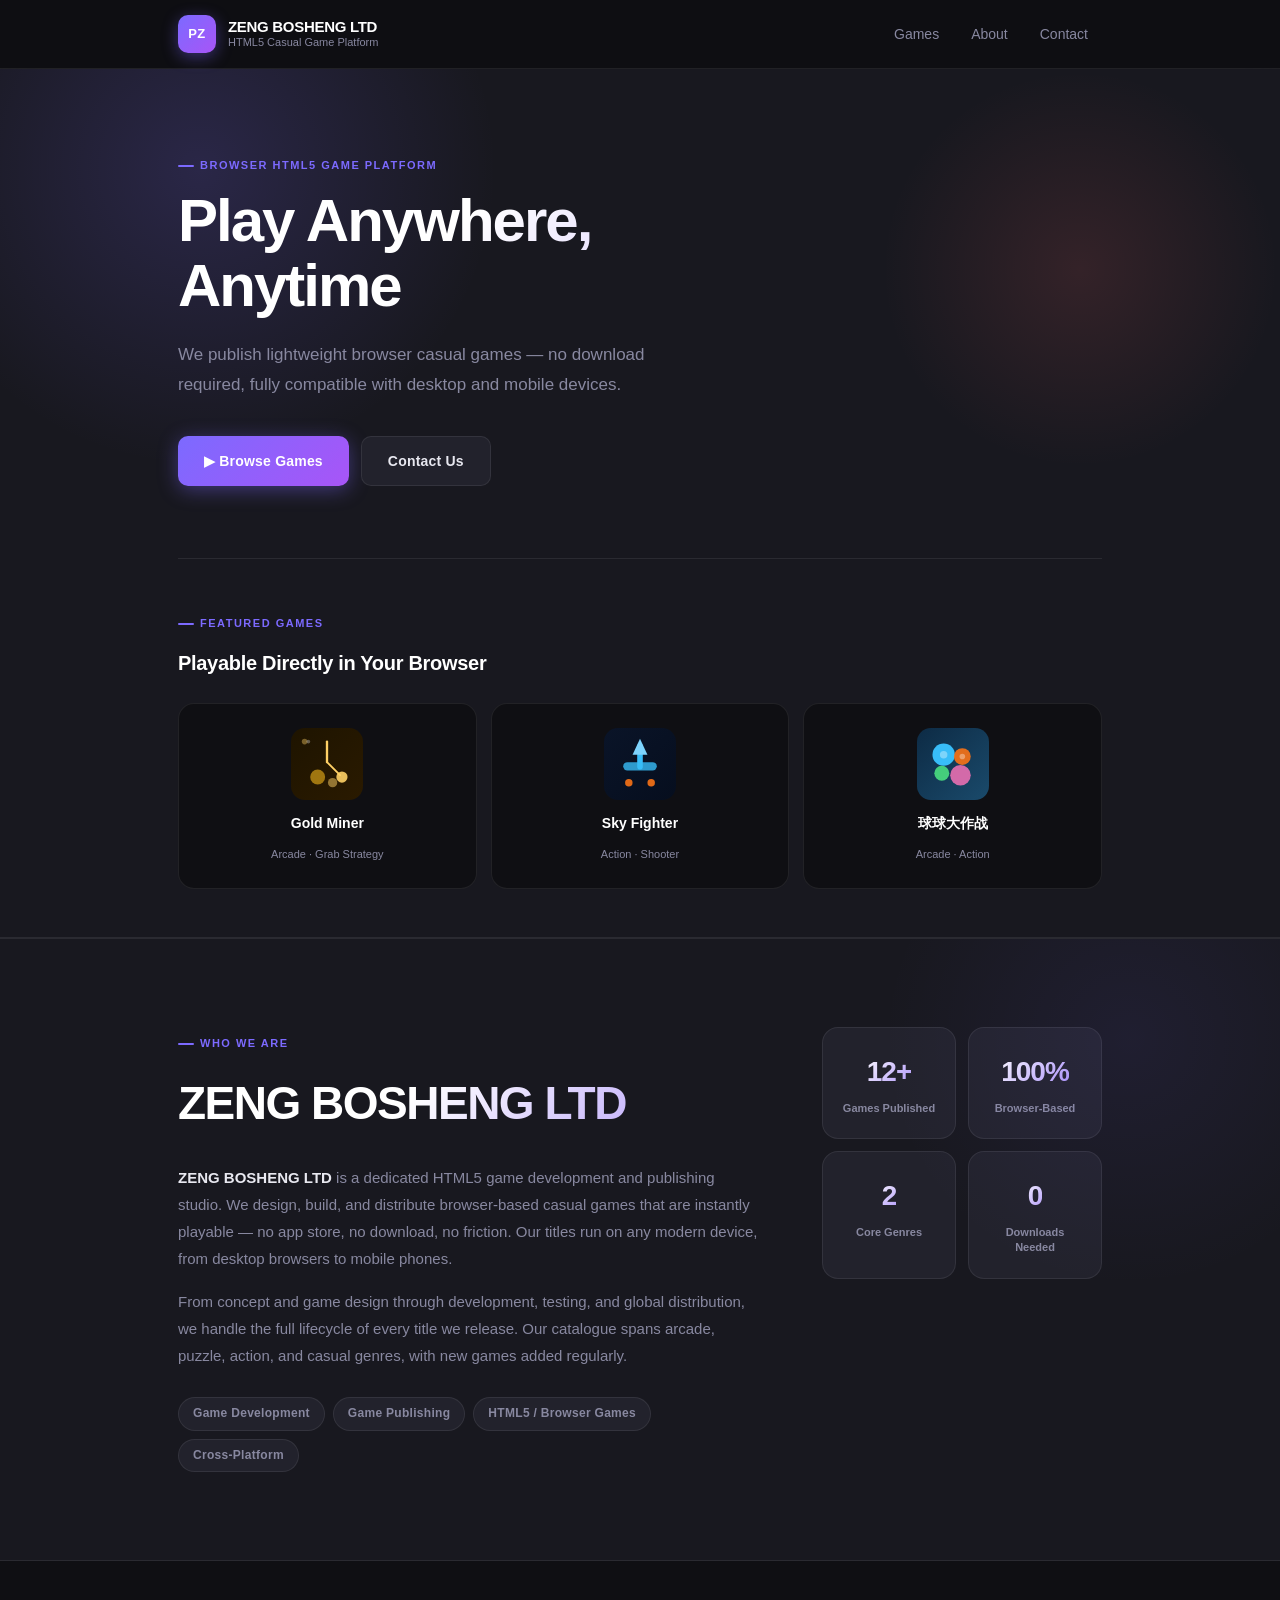
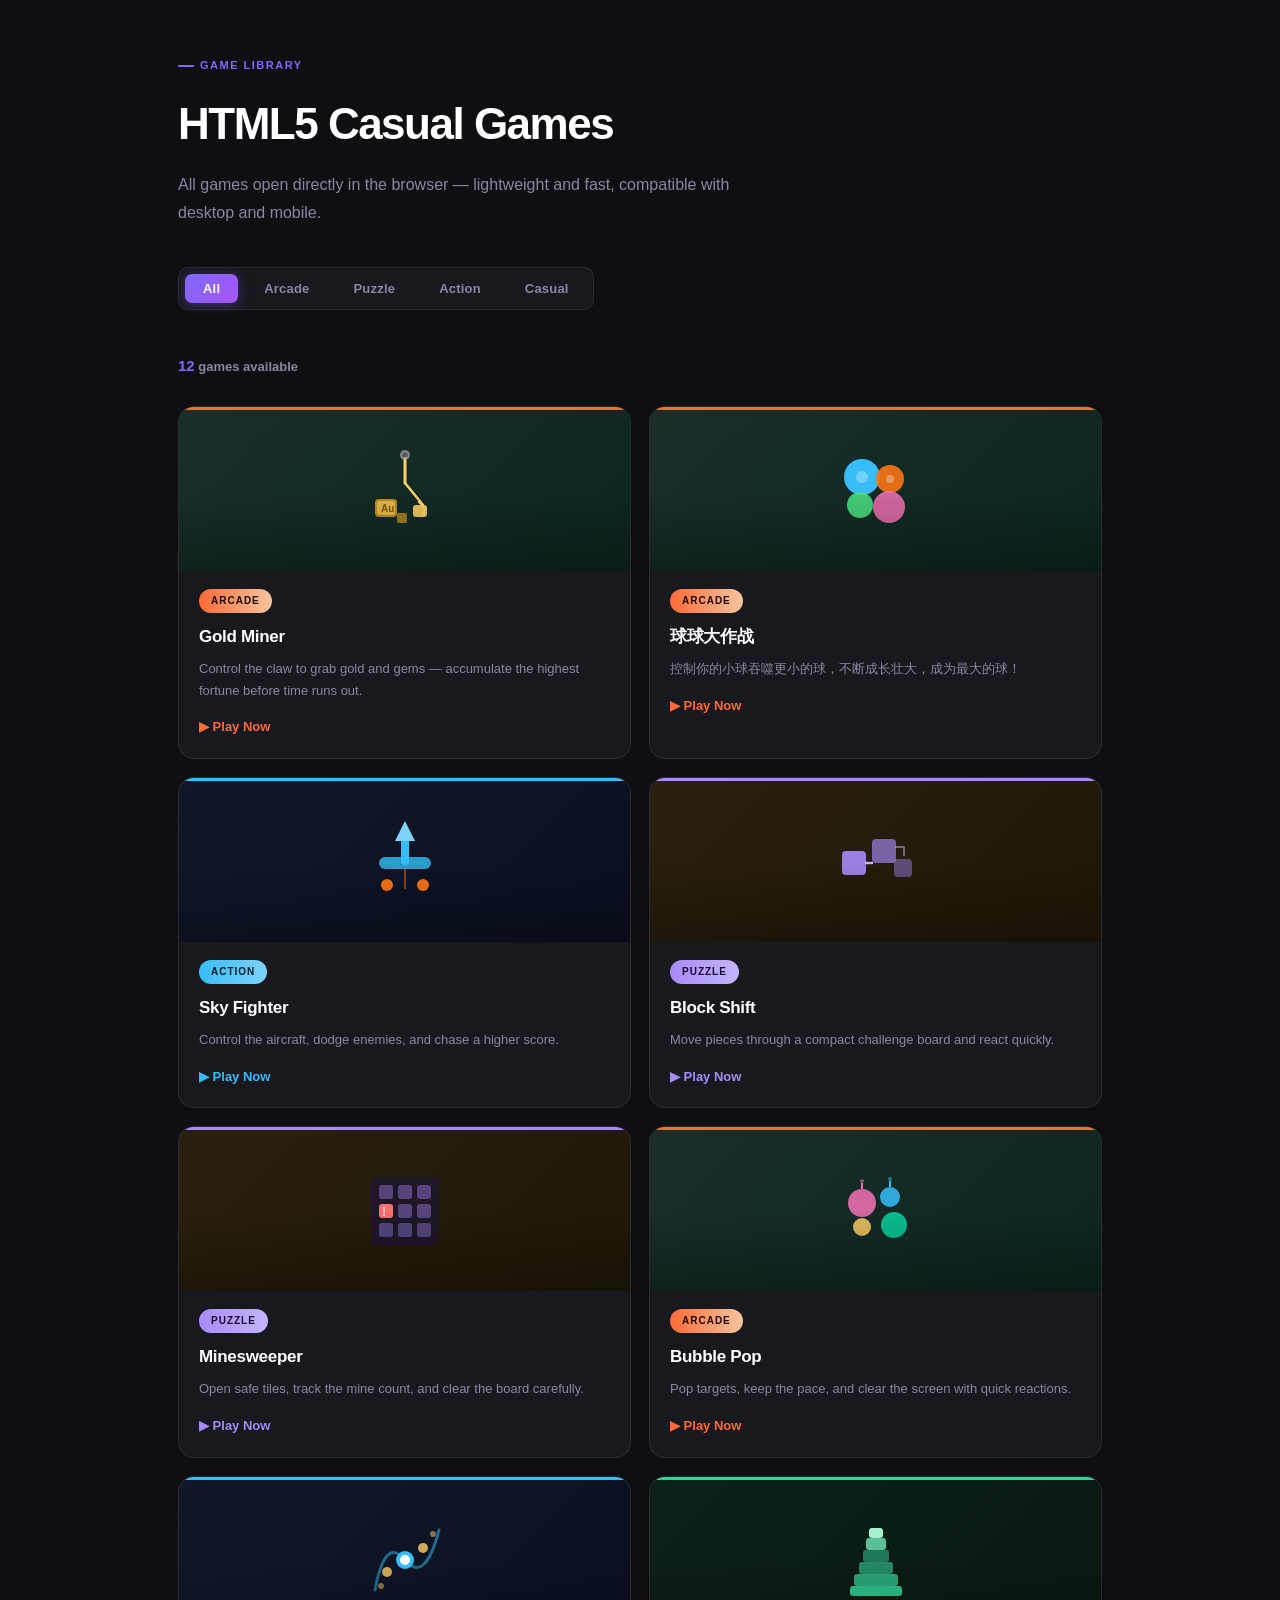
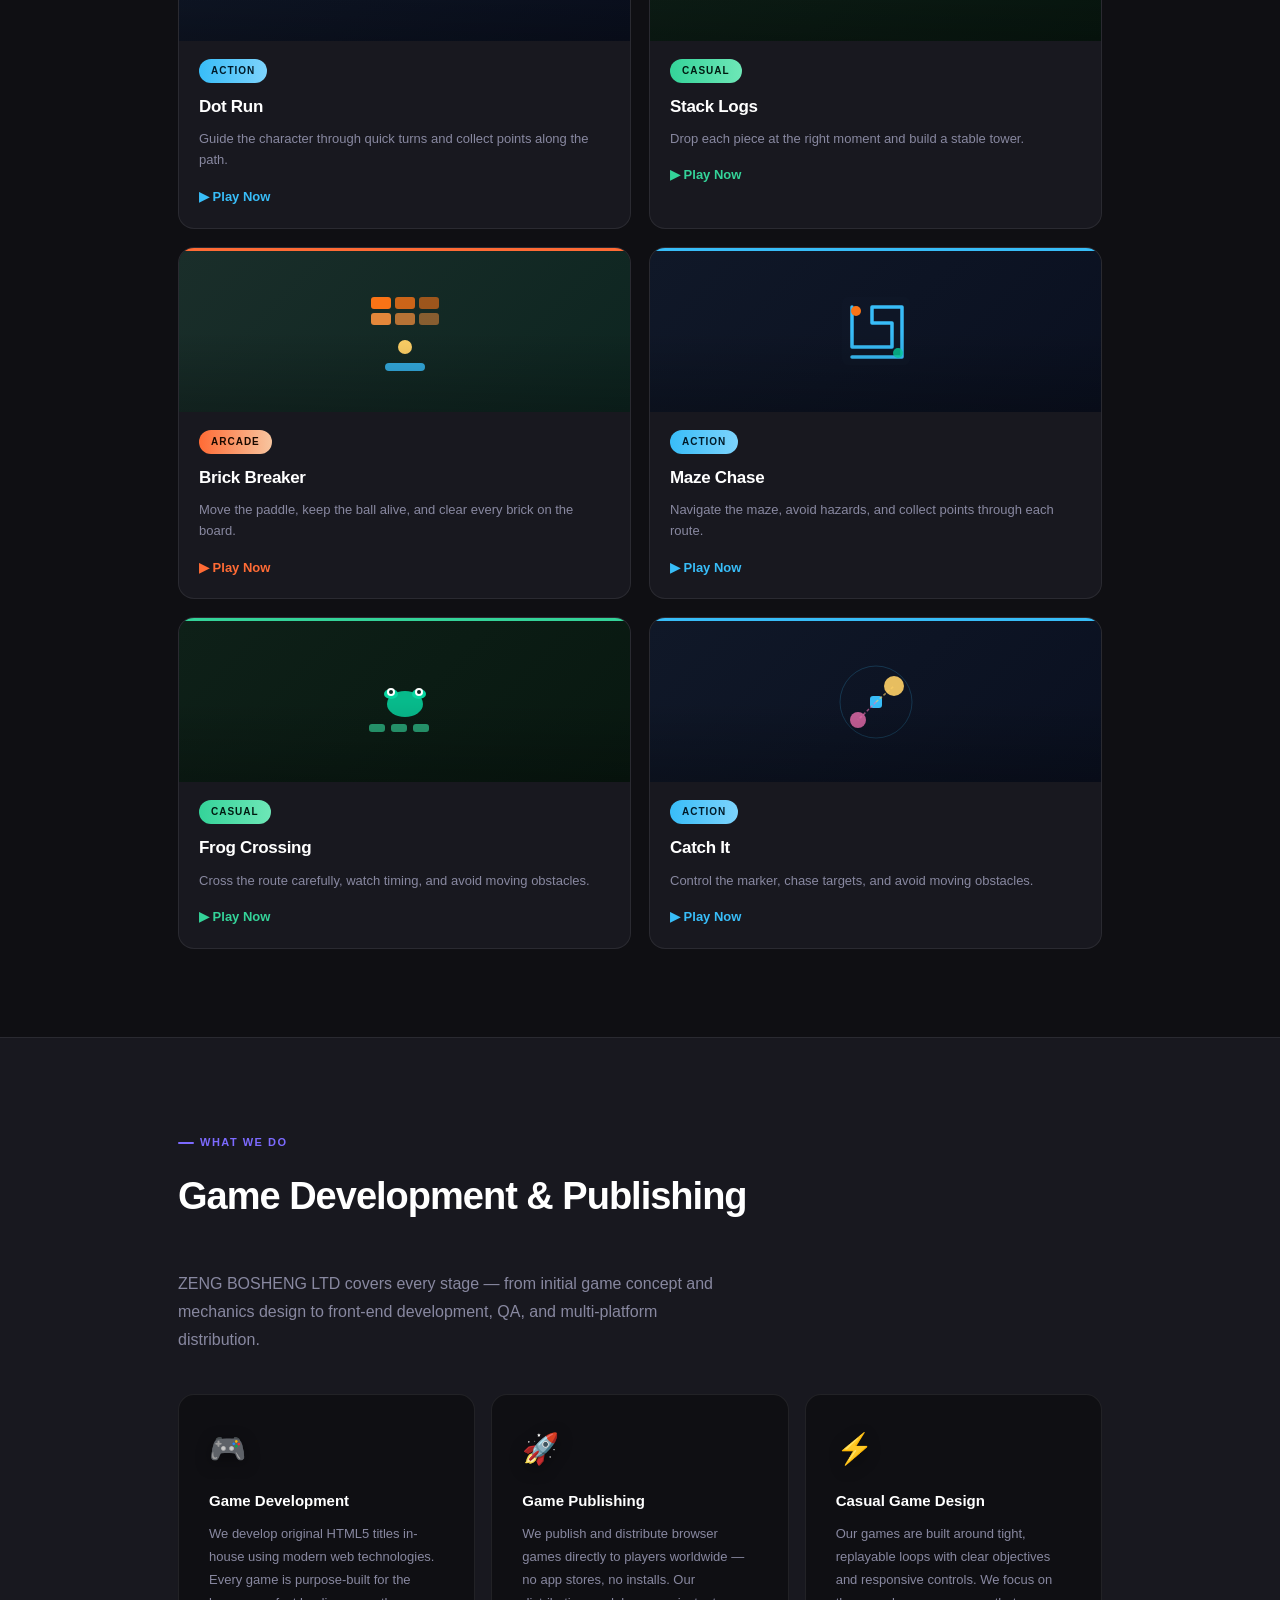
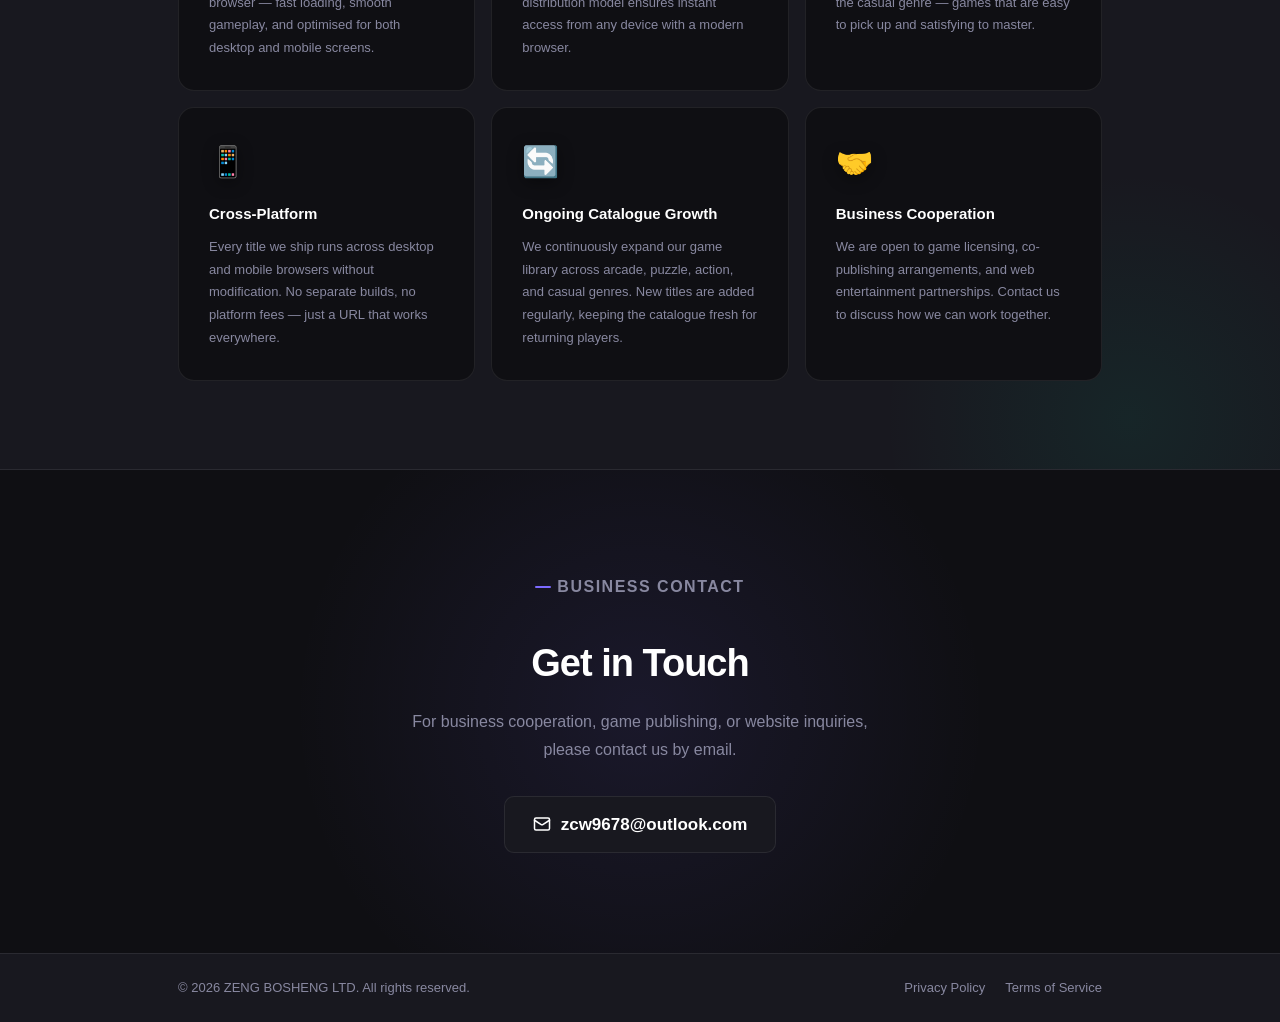
==== index.html @ 037fa3e4 "Add files via upload" ====
<!DOCTYPE html>
<html lang="en">
<head>
  <meta charset="UTF-8" />
  <meta name="viewport" content="width=device-width, initial-scale=1.0" />
  <title>PlayZone | HTML5 Casual Games</title>
  <link rel="stylesheet" href="style.css" />
  <script src="userData.js"></script>
</head>
<body>

  <!-- Header -->
  <header class="site-header">
    <div class="header-inner">
      <a href="index.html" class="logo">
        <span class="logo-mark">PZ</span>
        <span class="logo-text">
          <strong class="ud-company">PlayZone</strong>
          <small>HTML5 Casual Game Platform</small>
        </span>
      </a>
      <nav class="main-nav">
        <a href="#games">Games</a>
        <a href="#about">About</a>
        <a href="#contact">Contact</a>
      </nav>
    </div>
  </header>

  <main>

    <!-- Hero -->
    <section class="hero">
      <div class="container">
        <p class="section-label">Browser HTML5 Game Platform</p>
        <h1>Play Anywhere,<br>Anytime</h1>
        <p class="hero-desc">We publish lightweight browser casual games — no download required, fully compatible with desktop and mobile devices.</p>
        <div class="hero-actions">
          <a href="#games" class="btn btn-primary">▶ Browse Games</a>
          <a href="#contact" class="btn btn-outline">Contact Us</a>
        </div>

        <div class="hero-featured">
          <p class="section-label">Featured Games</p>
          <h2>Playable Directly in Your Browser</h2>
          <div class="featured-grid">

            <a href="game/gold-miner.html" class="featured-card">
              <div class="featured-thumb" style="background:linear-gradient(135deg,#1e1400,#2a1a00);">
                <svg width="56" height="56" viewBox="0 0 60 60" fill="none">
                  <line x1="30" y1="6" x2="30" y2="28" stroke="#ffd166" stroke-width="2.5" stroke-linecap="round"/>
                  <line x1="30" y1="28" x2="44" y2="42" stroke="#ffd166" stroke-width="2" stroke-linecap="round"/>
                  <circle cx="46" cy="44" r="6" fill="#ffd166" opacity="0.9"/>
                  <circle cx="20" cy="44" r="8" fill="#d4a017" opacity="0.7"/>
                  <circle cx="36" cy="50" r="5" fill="#ffd166" opacity="0.5"/>
                  <circle cx="6" cy="6" r="3" fill="#ffd166" opacity="0.4"/>
                  <circle cx="10" cy="6" r="2" fill="#fff" opacity="0.3"/>
                </svg>
              </div>
              <span>Gold Miner</span>
              <small>Arcade · Grab Strategy</small>
            </a>

            <a href="play.html?game=sky-strike" class="featured-card">
              <div class="featured-thumb" style="background:linear-gradient(135deg,#0a1428,#060e1e);">
                <svg width="56" height="56" viewBox="0 0 60 60" fill="none">
                  <rect x="27" y="8" width="6" height="28" rx="3" fill="#38bdf8"/>
                  <polygon points="30,3 38,20 22,20" fill="#7dd3fc"/>
                  <rect x="12" y="28" width="36" height="9" rx="4.5" fill="#38bdf8" opacity="0.8"/>
                  <circle cx="18" cy="50" r="4" fill="#f97316" opacity="0.9"/>
                  <circle cx="42" cy="50" r="4" fill="#f97316" opacity="0.9"/>
                </svg>
              </div>
              <span>Sky Fighter</span>
              <small>Action · Shooter</small>
            </a>

            <a href="play.html?game=qqdzz" class="featured-card">
              <div class="featured-thumb" style="background:linear-gradient(135deg,#0d2b45,#1a4a6b);">
                <svg width="56" height="56" viewBox="0 0 60 60" fill="none">
                  <circle cx="20" cy="20" r="12" fill="#38bdf8"/>
                  <circle cx="40" cy="22" r="9" fill="#f97316" opacity="0.9"/>
                  <circle cx="18" cy="40" r="8" fill="#4ade80" opacity="0.9"/>
                  <circle cx="38" cy="42" r="11" fill="#f472b6" opacity="0.85"/>
                  <circle cx="20" cy="20" r="4" fill="#fff" opacity="0.35"/>
                  <circle cx="40" cy="22" r="3" fill="#fff" opacity="0.35"/>
                </svg>
              </div>
              <span>球球大作战</span>
              <small>Arcade · Action</small>
            </a>

          </div>
        </div>
      </div>
    </section>

    <!-- Company Intro -->
    <section class="company-section">
      <div class="container">
        <div class="company-intro">
          <div class="company-intro-text">
            <p class="section-label">Who We Are</p>
            <h2><span class="ud-company">PlayZone</span></h2>
            <p class="company-desc">
              <strong class="ud-company">PlayZone</strong> is a dedicated HTML5 game development and publishing studio.
              We design, build, and distribute browser-based casual games that are instantly playable — no app store,
              no download, no friction. Our titles run on any modern device, from desktop browsers to mobile phones.
            </p>
            <p class="company-desc">
              From concept and game design through development, testing, and global distribution,
              we handle the full lifecycle of every title we release. Our catalogue spans arcade,
              puzzle, action, and casual genres, with new games added regularly.
            </p>
            <div class="company-tags">
              <span>Game Development</span>
              <span>Game Publishing</span>
              <span>HTML5 / Browser Games</span>
              <span>Cross-Platform</span>
            </div>
          </div>
          <div class="company-stats">
            <div class="stat-card">
              <span class="stat-num">12+</span>
              <span class="stat-label">Games Published</span>
            </div>
            <div class="stat-card">
              <span class="stat-num">100%</span>
              <span class="stat-label">Browser-Based</span>
            </div>
            <div class="stat-card">
              <span class="stat-num">2</span>
              <span class="stat-label">Core Genres</span>
            </div>
            <div class="stat-card">
              <span class="stat-num">0</span>
              <span class="stat-label">Downloads Needed</span>
            </div>
          </div>
        </div>
      </div>
    </section>

    <!-- Game Library -->
    <section id="games" class="games-section">
      <div class="container">
        <p class="section-label">Game Library</p>
        <h2>HTML5 Casual Games</h2>
        <p class="section-desc">All games open directly in the browser — lightweight and fast, compatible with desktop and mobile.</p>

        <div class="filter-bar" role="group" aria-label="Filter games by category">
          <button class="filter-btn active" data-filter="all">All</button>
          <button class="filter-btn" data-filter="arcade">Arcade</button>
          <button class="filter-btn" data-filter="puzzle">Puzzle</button>
          <button class="filter-btn" data-filter="action">Action</button>
          <button class="filter-btn" data-filter="casual">Casual</button>
        </div>

        <p class="game-count"><span id="count">12</span> games available</p>

        <div class="games-grid" id="games-grid">

          <article class="game-card" data-category="arcade">
            <a href="game/gold-miner.html">
              <div class="card-thumb arcade-bg">
                <svg width="88" height="88" viewBox="0 0 88 88" fill="none">
                  <line x1="44" y1="8" x2="44" y2="36" stroke="#ffd166" stroke-width="3" stroke-linecap="round"/>
                  <line x1="44" y1="36" x2="62" y2="58" stroke="#ffd166" stroke-width="2.5" stroke-linecap="round"/>
                  <rect x="14" y="52" width="22" height="18" rx="4" fill="#d4a017" opacity="0.85"/>
                  <rect x="16" y="54" width="18" height="14" rx="3" fill="#ffd166" opacity="0.6"/>
                  <text x="20" y="65" font-size="10" fill="#7a5800" font-weight="900">Au</text>
                  <rect x="52" y="58" width="14" height="12" rx="3" fill="#ffd166" opacity="0.9"/>
                  <rect x="36" y="66" width="10" height="10" rx="2" fill="#d4a017" opacity="0.7"/>
                  <circle cx="44" cy="8" r="5" fill="#aaa" opacity="0.7"/>
                  <circle cx="44" cy="8" r="2.5" fill="#555"/>
                  <path d="M58 55 Q66 60 62 68" stroke="#ffd166" stroke-width="2.5" fill="none" stroke-linecap="round"/>
                </svg>
              </div>
              <span class="badge badge-arcade">Arcade</span>
              <h3>Gold Miner</h3>
              <p>Control the claw to grab gold and gems — accumulate the highest fortune before time runs out.</p>
              <span class="open-link">▶ Play Now</span>
            </a>
          </article>

          <article class="game-card" data-category="arcade">
            <a href="play.html?game=qqdzz">
              <div class="card-thumb arcade-bg">
                <svg width="88" height="88" viewBox="0 0 88 88" fill="none">
                  <circle cx="30" cy="30" r="18" fill="#38bdf8"/>
                  <circle cx="58" cy="32" r="14" fill="#f97316" opacity="0.9"/>
                  <circle cx="28" cy="58" r="13" fill="#4ade80" opacity="0.9"/>
                  <circle cx="57" cy="60" r="16" fill="#f472b6" opacity="0.85"/>
                  <circle cx="30" cy="30" r="6" fill="#fff" opacity="0.3"/>
                  <circle cx="58" cy="32" r="4" fill="#fff" opacity="0.3"/>
                </svg>
              </div>
              <span class="badge badge-arcade">Arcade</span>
              <h3>球球大作战</h3>
              <p>控制你的小球吞噬更小的球，不断成长壮大，成为最大的球！</p>
              <span class="open-link">▶ Play Now</span>
            </a>
          </article>

          <article class="game-card" data-category="action">
            <a href="play.html?game=sky-strike">
              <div class="card-thumb action-bg">
                <svg width="88" height="88" viewBox="0 0 88 88" fill="none">
                  <rect x="40" y="10" width="8" height="38" rx="4" fill="#38bdf8"/>
                  <polygon points="44,4 54,24 34,24" fill="#7dd3fc"/>
                  <rect x="18" y="40" width="52" height="12" rx="6" fill="#38bdf8" opacity="0.8"/>
                  <circle cx="26" cy="68" r="6" fill="#f97316"/>
                  <circle cx="62" cy="68" r="6" fill="#f97316"/>
                  <line x1="44" y1="52" x2="44" y2="72" stroke="#f97316" stroke-width="2" opacity="0.5"/>
                </svg>
              </div>
              <span class="badge badge-action">Action</span>
              <h3>Sky Fighter</h3>
              <p>Control the aircraft, dodge enemies, and chase a higher score.</p>
              <span class="open-link">▶ Play Now</span>
            </a>
          </article>

          <article class="game-card" data-category="puzzle">
            <a href="play.html?game=block-shift">
              <div class="card-thumb puzzle-bg">
                <svg width="88" height="88" viewBox="0 0 88 88" fill="none">
                  <rect x="10" y="34" width="24" height="24" rx="4" fill="#a78bfa" opacity="0.9"/>
                  <rect x="40" y="22" width="24" height="24" rx="4" fill="#a78bfa" opacity="0.65"/>
                  <rect x="62" y="42" width="18" height="18" rx="4" fill="#a78bfa" opacity="0.45"/>
                  <path d="M34 46 L40 46" stroke="#c4b5fd" stroke-width="2.5" stroke-dasharray="3 2" stroke-linecap="round"/>
                  <path d="M64 30 L72 30 L72 38" stroke="#c4b5fd" stroke-width="2" stroke-linecap="round" stroke-linejoin="round" opacity="0.5"/>
                </svg>
              </div>
              <span class="badge badge-puzzle">Puzzle</span>
              <h3>Block Shift</h3>
              <p>Move pieces through a compact challenge board and react quickly.</p>
              <span class="open-link">▶ Play Now</span>
            </a>
          </article>

          <article class="game-card" data-category="puzzle">
            <a href="play.html?game=minesweeper">
              <div class="card-thumb puzzle-bg">
                <svg width="88" height="88" viewBox="0 0 88 88" fill="none">
                  <rect x="10" y="10" width="68" height="68" rx="6" fill="#1e1430" opacity="0.8"/>
                  <rect x="18" y="18" width="14" height="14" rx="3" fill="#a78bfa" opacity="0.4"/>
                  <rect x="37" y="18" width="14" height="14" rx="3" fill="#a78bfa" opacity="0.4"/>
                  <rect x="56" y="18" width="14" height="14" rx="3" fill="#a78bfa" opacity="0.4"/>
                  <rect x="18" y="37" width="14" height="14" rx="3" fill="#f87171"/>
                  <rect x="37" y="37" width="14" height="14" rx="3" fill="#a78bfa" opacity="0.4"/>
                  <rect x="56" y="37" width="14" height="14" rx="3" fill="#a78bfa" opacity="0.4"/>
                  <rect x="18" y="56" width="14" height="14" rx="3" fill="#a78bfa" opacity="0.4"/>
                  <rect x="37" y="56" width="14" height="14" rx="3" fill="#a78bfa" opacity="0.4"/>
                  <rect x="56" y="56" width="14" height="14" rx="3" fill="#a78bfa" opacity="0.4"/>
                  <text x="21" y="49" font-size="12" fill="#fff" font-weight="900">!</text>
                  <circle cx="25" cy="44" r="4" fill="#f87171" opacity="0.3"/>
                </svg>
              </div>
              <span class="badge badge-puzzle">Puzzle</span>
              <h3>Minesweeper</h3>
              <p>Open safe tiles, track the mine count, and clear the board carefully.</p>
              <span class="open-link">▶ Play Now</span>
            </a>
          </article>

          <article class="game-card" data-category="arcade">
            <a href="play.html?game=bubble-pop">
              <div class="card-thumb arcade-bg">
                <svg width="88" height="88" viewBox="0 0 88 88" fill="none">
                  <circle cx="30" cy="36" r="14" fill="#f472b6" opacity="0.85"/>
                  <circle cx="58" cy="30" r="10" fill="#38bdf8" opacity="0.85"/>
                  <circle cx="62" cy="58" r="13" fill="#06d6a0" opacity="0.85"/>
                  <circle cx="30" cy="60" r="9" fill="#ffd166" opacity="0.85"/>
                  <line x1="30" y1="22" x2="30" y2="16" stroke="#f472b6" stroke-width="2"/>
                  <line x1="58" y1="20" x2="58" y2="14" stroke="#38bdf8" stroke-width="2"/>
                  <circle cx="30" cy="14" r="2" fill="#f472b6" opacity="0.5"/>
                  <circle cx="58" cy="12" r="2" fill="#38bdf8" opacity="0.5"/>
                </svg>
              </div>
              <span class="badge badge-arcade">Arcade</span>
              <h3>Bubble Pop</h3>
              <p>Pop targets, keep the pace, and clear the screen with quick reactions.</p>
              <span class="open-link">▶ Play Now</span>
            </a>
          </article>

          <article class="game-card" data-category="action">
            <a href="play.html?game=dot-run">
              <div class="card-thumb action-bg">
                <svg width="88" height="88" viewBox="0 0 88 88" fill="none">
                  <path d="M14 74 Q24 20 44 44 Q64 68 78 14" stroke="#38bdf8" stroke-width="3" fill="none" stroke-linecap="round" opacity="0.5"/>
                  <circle cx="44" cy="44" r="9" fill="#38bdf8"/>
                  <circle cx="44" cy="44" r="5" fill="#fff"/>
                  <circle cx="26" cy="56" r="5" fill="#ffd166" opacity="0.8"/>
                  <circle cx="62" cy="32" r="5" fill="#ffd166" opacity="0.8"/>
                  <circle cx="20" cy="70" r="3" fill="#ffd166" opacity="0.5"/>
                  <circle cx="72" cy="18" r="3" fill="#ffd166" opacity="0.5"/>
                </svg>
              </div>
              <span class="badge badge-action">Action</span>
              <h3>Dot Run</h3>
              <p>Guide the character through quick turns and collect points along the path.</p>
              <span class="open-link">▶ Play Now</span>
            </a>
          </article>

          <article class="game-card" data-category="casual">
            <a href="play.html?game=stack-tower">
              <div class="card-thumb casual-bg">
                <svg width="88" height="88" viewBox="0 0 88 88" fill="none">
                  <rect x="18" y="70" width="52" height="10" rx="3" fill="#34d399" opacity="0.9"/>
                  <rect x="22" y="58" width="44" height="12" rx="3" fill="#34d399" opacity="0.75"/>
                  <rect x="27" y="46" width="34" height="12" rx="3" fill="#34d399" opacity="0.6"/>
                  <rect x="31" y="34" width="26" height="12" rx="3" fill="#34d399" opacity="0.5"/>
                  <rect x="34" y="22" width="20" height="12" rx="3" fill="#6ee7b7" opacity="0.8"/>
                  <rect x="37" y="12" width="14" height="10" rx="3" fill="#a7f3d0"/>
                </svg>
              </div>
              <span class="badge badge-casual">Casual</span>
              <h3>Stack Logs</h3>
              <p>Drop each piece at the right moment and build a stable tower.</p>
              <span class="open-link">▶ Play Now</span>
            </a>
          </article>

          <article class="game-card" data-category="arcade">
            <a href="game/brick-breaker.html">
              <div class="card-thumb arcade-bg">
                <svg width="88" height="88" viewBox="0 0 88 88" fill="none">
                  <rect x="10" y="10" width="20" height="12" rx="3" fill="#f97316"/>
                  <rect x="34" y="10" width="20" height="12" rx="3" fill="#f97316" opacity="0.8"/>
                  <rect x="58" y="10" width="20" height="12" rx="3" fill="#f97316" opacity="0.6"/>
                  <rect x="10" y="26" width="20" height="12" rx="3" fill="#fb923c" opacity="0.9"/>
                  <rect x="34" y="26" width="20" height="12" rx="3" fill="#fb923c" opacity="0.7"/>
                  <rect x="58" y="26" width="20" height="12" rx="3" fill="#fb923c" opacity="0.5"/>
                  <circle cx="44" cy="60" r="7" fill="#ffd166"/>
                  <rect x="24" y="76" width="40" height="8" rx="4" fill="#38bdf8" opacity="0.9"/>
                </svg>
              </div>
              <span class="badge badge-arcade">Arcade</span>
              <h3>Brick Breaker</h3>
              <p>Move the paddle, keep the ball alive, and clear every brick on the board.</p>
              <span class="open-link">▶ Play Now</span>
            </a>
          </article>

          <article class="game-card" data-category="action">
            <a href="play.html?game=maze-run">
              <div class="card-thumb action-bg">
                <svg width="88" height="88" viewBox="0 0 88 88" fill="none">
                  <rect x="10" y="10" width="68" height="68" rx="6" fill="#101828" opacity="0.6"/>
                  <path d="M20 20 L20 60 L60 60 L60 36 L40 36 L40 20 L70 20 M70 20 L70 70 M20 70 L70 70" stroke="#38bdf8" stroke-width="3.5" fill="none" stroke-linecap="round" stroke-linejoin="round"/>
                  <circle cx="24" cy="24" r="5" fill="#f97316"/>
                  <circle cx="66" cy="66" r="5" fill="#06d6a0" opacity="0.8"/>
                </svg>
              </div>
              <span class="badge badge-action">Action</span>
              <h3>Maze Chase</h3>
              <p>Navigate the maze, avoid hazards, and collect points through each route.</p>
              <span class="open-link">▶ Play Now</span>
            </a>
          </article>

          <article class="game-card" data-category="casual">
            <a href="play.html?game=frog-hop">
              <div class="card-thumb casual-bg">
                <svg width="88" height="88" viewBox="0 0 88 88" fill="none">
                  <rect x="8"  y="66" width="16" height="8" rx="3" fill="#34d399" opacity="0.7"/>
                  <rect x="30" y="66" width="16" height="8" rx="3" fill="#34d399" opacity="0.7"/>
                  <rect x="52" y="66" width="16" height="8" rx="3" fill="#34d399" opacity="0.7"/>
                  <ellipse cx="44" cy="46" rx="18" ry="13" fill="#06d6a0" opacity="0.85"/>
                  <ellipse cx="30" cy="36" rx="7" ry="5" fill="#06d6a0"/>
                  <ellipse cx="58" cy="36" rx="7" ry="5" fill="#06d6a0"/>
                  <circle cx="30" cy="34" r="4" fill="#fff"/>
                  <circle cx="58" cy="34" r="4" fill="#fff"/>
                  <circle cx="30" cy="34" r="2" fill="#0a2820"/>
                  <circle cx="58" cy="34" r="2" fill="#0a2820"/>
                </svg>
              </div>
              <span class="badge badge-casual">Casual</span>
              <h3>Frog Crossing</h3>
              <p>Cross the route carefully, watch timing, and avoid moving obstacles.</p>
              <span class="open-link">▶ Play Now</span>
            </a>
          </article>

          <article class="game-card" data-category="action">
            <a href="play.html?game=catch-it">
              <div class="card-thumb action-bg">
                <svg width="88" height="88" viewBox="0 0 88 88" fill="none">
                  <circle cx="44" cy="44" r="36" stroke="#38bdf8" stroke-width="1" fill="none" opacity="0.2"/>
                  <circle cx="62" cy="28" r="10" fill="#ffd166" opacity="0.9"/>
                  <circle cx="26" cy="62" r="8" fill="#f472b6" opacity="0.8"/>
                  <rect x="38" y="38" width="12" height="12" rx="3" fill="#38bdf8"/>
                  <line x1="44" y1="44" x2="62" y2="28" stroke="#ffd166" stroke-width="1.5" stroke-dasharray="3 2" opacity="0.6"/>
                  <line x1="44" y1="44" x2="26" y2="62" stroke="#f472b6" stroke-width="1.5" stroke-dasharray="3 2" opacity="0.6"/>
                </svg>
              </div>
              <span class="badge badge-action">Action</span>
              <h3>Catch It</h3>
              <p>Control the marker, chase targets, and avoid moving obstacles.</p>
              <span class="open-link">▶ Play Now</span>
            </a>
          </article>

        </div>
      </div>
    </section>

    <!-- About -->
    <section id="about" class="about-section">
      <div class="container">
        <p class="section-label">What We Do</p>
        <h2>Game Development &amp; Publishing</h2>
        <p class="section-desc">
          <span class="ud-company">PlayZone</span> covers every stage — from initial game concept and mechanics design
          to front-end development, QA, and multi-platform distribution.
        </p>
        <div class="about-grid">
          <article class="about-card">
            <span class="about-icon">🎮</span>
            <h3>Game Development</h3>
            <p>We develop original HTML5 titles in-house using modern web technologies. Every game is purpose-built for the browser — fast loading, smooth gameplay, and optimised for both desktop and mobile screens.</p>
          </article>
          <article class="about-card">
            <span class="about-icon">🚀</span>
            <h3>Game Publishing</h3>
            <p>We publish and distribute browser games directly to players worldwide — no app stores, no installs. Our distribution model ensures instant access from any device with a modern browser.</p>
          </article>
          <article class="about-card">
            <span class="about-icon">⚡</span>
            <h3>Casual Game Design</h3>
            <p>Our games are built around tight, replayable loops with clear objectives and responsive controls. We focus on the casual genre — games that are easy to pick up and satisfying to master.</p>
          </article>
          <article class="about-card">
            <span class="about-icon">📱</span>
            <h3>Cross-Platform</h3>
            <p>Every title we ship runs across desktop and mobile browsers without modification. No separate builds, no platform fees — just a URL that works everywhere.</p>
          </article>
          <article class="about-card">
            <span class="about-icon">🔄</span>
            <h3>Ongoing Catalogue Growth</h3>
            <p>We continuously expand our game library across arcade, puzzle, action, and casual genres. New titles are added regularly, keeping the catalogue fresh for returning players.</p>
          </article>
          <article class="about-card">
            <span class="about-icon">🤝</span>
            <h3>Business Cooperation</h3>
            <p>We are open to game licensing, co-publishing arrangements, and web entertainment partnerships. Contact us to discuss how we can work together.</p>
          </article>
        </div>
      </div>
    </section>

    <!-- Contact -->
    <section id="contact" class="contact-section">
      <div class="container contact-inner">
        <p class="section-label">Business Contact</p>
        <h2>Get in Touch</h2>
        <p>For business cooperation, game publishing, or website inquiries, please contact us by email.</p>
        <a href="#" class="contact-email ud-email-link">
          <svg width="18" height="18" viewBox="0 0 24 24" fill="none" stroke="currentColor" stroke-width="2" stroke-linecap="round" stroke-linejoin="round"><rect x="2" y="4" width="20" height="16" rx="2"/><path d="m22 7-8.97 5.7a1.94 1.94 0 0 1-2.06 0L2 7"/></svg>
          <span class="ud-email">hello@playzone.example</span>
        </a>
      </div>
    </section>

  </main>

  <footer class="site-footer">
    <div class="container footer-inner">
      <span>© 2026 <span class="ud-company">PlayZone</span>. All rights reserved.</span>
      <nav>
        <a href="privacy.html">Privacy Policy</a>
        <a href="terms.html">Terms of Service</a>
      </nav>
    </div>
  </footer>

  <script src="main.js"></script>
</body>
</html>
---- style.css ----
/* ===== Reset & Base ===== */
*, *::before, *::after { box-sizing: border-box; margin: 0; padding: 0; }

:root {
  --bg:        #0f0f13;
  --surface:   #18181f;
  --surface2:  #22222c;
  --border:    rgba(255,255,255,0.08);
  --white:     #ffffff;
  --text:      #e8e8f0;
  --muted:     #8888a0;
  --accent:    #7c6aff;
  --accent2:   #ff6b6b;
  --accent3:   #06d6a0;
  --gold:      #ffd166;

  --badge-arcade:  #ff6b35;
  --badge-puzzle:  #a78bfa;
  --badge-action:  #38bdf8;
  --badge-casual:  #34d399;

  --radius-sm: 10px;
  --radius:    16px;
  --radius-lg: 24px;
  --shadow:    0 4px 24px rgba(0,0,0,0.4);
  --glow:      0 0 40px rgba(124,106,255,0.15);
  --font: -apple-system, BlinkMacSystemFont, "Segoe UI", sans-serif;
  --trans: 0.22s cubic-bezier(0.4,0,0.2,1);
}

html { scroll-behavior: smooth; }

body {
  font-family: var(--font);
  background: var(--bg);
  color: var(--text);
  font-size: 16px;
  line-height: 1.6;
  -webkit-font-smoothing: antialiased;
}

a { color: inherit; text-decoration: none; }

.container {
  max-width: 980px;
  margin: 0 auto;
  padding: 0 28px;
}

/* ===== Scrollbar ===== */
::-webkit-scrollbar { width: 6px; }
::-webkit-scrollbar-track { background: var(--bg); }
::-webkit-scrollbar-thumb { background: var(--surface2); border-radius: 99px; }

/* ===== Header ===== */
.site-header {
  background: rgba(15,15,19,0.85);
  backdrop-filter: blur(20px);
  -webkit-backdrop-filter: blur(20px);
  border-bottom: 1px solid var(--border);
  position: sticky;
  top: 0;
  z-index: 100;
}

.header-inner {
  max-width: 980px;
  margin: 0 auto;
  padding: 0 28px;
  display: flex;
  align-items: center;
  height: 68px;
}

.logo {
  display: flex;
  align-items: center;
  gap: 12px;
  flex-shrink: 0;
}

.logo-mark {
  width: 38px;
  height: 38px;
  background: linear-gradient(135deg, var(--accent), #a855f7);
  color: #fff;
  border-radius: 10px;
  display: flex;
  align-items: center;
  justify-content: center;
  font-weight: 900;
  font-size: 13px;
  letter-spacing: 0.5px;
  box-shadow: 0 4px 16px rgba(124,106,255,0.4);
}

.logo-text {
  display: flex;
  flex-direction: column;
  line-height: 1.2;
}

.logo-text strong {
  font-size: 15px;
  font-weight: 800;
  color: var(--white);
  letter-spacing: -0.3px;
}

.logo-text small {
  font-size: 11px;
  color: var(--muted);
}

.main-nav {
  display: flex;
  gap: 4px;
  margin-left: auto;
}

.main-nav a {
  padding: 7px 14px;
  border-radius: var(--radius-sm);
  font-size: 14px;
  font-weight: 500;
  color: var(--muted);
  transition: color var(--trans), background var(--trans);
}

.main-nav a:hover {
  color: var(--white);
  background: var(--surface2);
}

/* ===== Section Labels ===== */
.section-label {
  display: inline-flex;
  align-items: center;
  gap: 6px;
  font-size: 11px;
  font-weight: 700;
  letter-spacing: 1.5px;
  text-transform: uppercase;
  color: var(--accent);
  margin-bottom: 14px;
}

.section-label::before {
  content: '';
  display: inline-block;
  width: 16px;
  height: 2px;
  background: var(--accent);
  border-radius: 99px;
}

/* ===== Hero ===== */
.hero {
  position: relative;
  overflow: hidden;
  background: var(--surface);
  border-bottom: 1px solid var(--border);
  padding: 80px 0 0;
}

/* Mesh gradient blobs */
.hero::before {
  content: '';
  position: absolute;
  width: 600px; height: 600px;
  border-radius: 50%;
  background: radial-gradient(circle, rgba(124,106,255,0.18) 0%, transparent 70%);
  top: -200px; left: -100px;
  pointer-events: none;
}

.hero::after {
  content: '';
  position: absolute;
  width: 400px; height: 400px;
  border-radius: 50%;
  background: radial-gradient(circle, rgba(255,107,107,0.12) 0%, transparent 70%);
  top: 0; right: 0;
  pointer-events: none;
}

.hero .container { position: relative; z-index: 1; }

.hero h1 {
  font-size: clamp(40px, 6vw, 60px);
  font-weight: 900;
  line-height: 1.08;
  letter-spacing: -2px;
  margin-bottom: 22px;
  background: linear-gradient(135deg, #fff 30%, #a78bfa 100%);
  -webkit-background-clip: text;
  -webkit-text-fill-color: transparent;
  background-clip: text;
}

.hero-desc {
  font-size: 17px;
  color: var(--muted);
  max-width: 500px;
  margin-bottom: 36px;
  line-height: 1.75;
}

.hero-actions {
  display: flex;
  gap: 12px;
  flex-wrap: wrap;
  margin-bottom: 72px;
}

/* Buttons */
.btn {
  display: inline-flex;
  align-items: center;
  gap: 8px;
  padding: 13px 26px;
  border-radius: var(--radius-sm);
  font-size: 14px;
  font-weight: 700;
  transition: transform var(--trans), box-shadow var(--trans), opacity var(--trans);
  cursor: pointer;
  letter-spacing: 0.2px;
}

.btn:hover { transform: translateY(-2px); }

.btn-primary {
  background: linear-gradient(135deg, var(--accent), #a855f7);
  color: #fff;
  box-shadow: 0 4px 20px rgba(124,106,255,0.4);
}

.btn-primary:hover {
  box-shadow: 0 8px 28px rgba(124,106,255,0.55);
}

.btn-outline {
  background: var(--surface2);
  color: var(--text);
  border: 1px solid var(--border);
}

.btn-outline:hover { background: var(--surface); }

/* Featured */
.hero-featured {
  border-top: 1px solid var(--border);
  padding: 48px 0;
}

.hero-featured h2 {
  font-size: 20px;
  font-weight: 700;
  color: var(--white);
  margin-bottom: 24px;
  letter-spacing: -0.3px;
}

.featured-grid {
  display: grid;
  grid-template-columns: repeat(3, 1fr);
  gap: 14px;
}

.featured-card {
  display: flex;
  flex-direction: column;
  align-items: center;
  gap: 12px;
  padding: 24px 16px;
  background: var(--bg);
  border: 1px solid var(--border);
  border-radius: var(--radius);
  text-align: center;
  transition: border-color var(--trans), transform var(--trans), box-shadow var(--trans);
}

.featured-card:hover {
  border-color: rgba(124,106,255,0.4);
  transform: translateY(-3px);
  box-shadow: var(--glow);
}

.featured-thumb {
  width: 72px;
  height: 72px;
  border-radius: 14px;
  display: flex;
  align-items: center;
  justify-content: center;
}

.featured-card > span {
  font-weight: 700;
  font-size: 14px;
  color: var(--white);
}

.featured-card small {
  font-size: 11px;
  color: var(--muted);
}

/* ===== Games Section ===== */
.games-section {
  padding: 88px 0;
}

.games-section h2 {
  font-size: clamp(30px, 4vw, 44px);
  font-weight: 900;
  letter-spacing: -1.5px;
  margin-bottom: 12px;
  color: var(--white);
}

.section-desc {
  color: var(--muted);
  font-size: 16px;
  margin-bottom: 40px;
  max-width: 560px;
  line-height: 1.75;
}

/* Filter */
.filter-bar {
  display: flex;
  flex-wrap: wrap;
  gap: 8px;
  margin-bottom: 24px;
  padding: 6px;
  background: var(--surface);
  border: 1px solid var(--border);
  border-radius: var(--radius-sm);
  display: inline-flex;
}

.filter-btn {
  padding: 7px 18px;
  border-radius: 7px;
  font-size: 13px;
  font-weight: 700;
  cursor: pointer;
  border: none;
  background: transparent;
  color: var(--muted);
  transition: background var(--trans), color var(--trans), box-shadow var(--trans);
  letter-spacing: 0.2px;
}

.filter-btn:hover { color: var(--white); background: var(--surface2); }

.filter-btn.active {
  background: linear-gradient(135deg, var(--accent), #a855f7);
  color: #fff;
  box-shadow: 0 2px 12px rgba(124,106,255,0.35);
}

.game-count {
  font-size: 13px;
  font-weight: 600;
  margin: 20px 0 28px;
  color: var(--muted);
}

.game-count span {
  color: var(--accent);
  font-size: 15px;
}

/* Grid */
.games-grid {
  display: grid;
  grid-template-columns: repeat(2, 1fr);
  gap: 18px;
}

.game-card {
  background: var(--surface);
  border: 1px solid var(--border);
  border-radius: var(--radius);
  overflow: hidden;
  transition: transform var(--trans), box-shadow var(--trans), border-color var(--trans);
  position: relative;
}

.game-card::after {
  content: '';
  position: absolute;
  inset: 0;
  border-radius: var(--radius);
  opacity: 0;
  transition: opacity var(--trans);
  pointer-events: none;
  background: linear-gradient(135deg, rgba(124,106,255,0.04), rgba(168,85,247,0.04));
}

.game-card:hover {
  transform: translateY(-5px);
  box-shadow: 0 16px 40px rgba(0,0,0,0.5), 0 0 0 1px rgba(124,106,255,0.2);
  border-color: rgba(124,106,255,0.3);
}

.game-card:hover::after { opacity: 1; }

.game-card a {
  display: block;
}

/* Thumbnails with richer gradients */
.card-thumb {
  width: 100%;
  height: 164px;
  display: flex;
  align-items: center;
  justify-content: center;
  position: relative;
  overflow: hidden;
}

.card-thumb::after {
  content: '';
  position: absolute;
  inset: 0;
  background: linear-gradient(to bottom, transparent 50%, rgba(0,0,0,0.25));
}

.arcade-bg  { background: linear-gradient(135deg, #1a2e2a 0%, #0d2520 100%); }
.puzzle-bg  { background: linear-gradient(135deg, #2a2010 0%, #1e1808 100%); }
.action-bg  { background: linear-gradient(135deg, #101828 0%, #0a1020 100%); }
.casual-bg  { background: linear-gradient(135deg, #0e2018 0%, #081810 100%); }

/* Colored top accent line */
.game-card[data-category="arcade"] .card-thumb { border-top: 3px solid var(--badge-arcade); }
.game-card[data-category="puzzle"] .card-thumb { border-top: 3px solid var(--badge-puzzle); }
.game-card[data-category="action"] .card-thumb { border-top: 3px solid var(--badge-action); }
.game-card[data-category="casual"] .card-thumb { border-top: 3px solid var(--badge-casual); }

.game-card h3,
.game-card p,
.badge,
.open-link {
  padding: 0 20px;
}

.badge {
  display: inline-block;
  margin: 18px 20px 10px;
  padding: 4px 12px;
  border-radius: 99px;
  font-size: 10px;
  font-weight: 800;
  letter-spacing: 1px;
  text-transform: uppercase;
  color: #fff;
}

.badge-arcade  { background: linear-gradient(90deg, #ff6b35, #f7c59f); color: #1a0a00; }
.badge-puzzle  { background: linear-gradient(90deg, #a78bfa, #c4b5fd); color: #1a0a30; }
.badge-action  { background: linear-gradient(90deg, #38bdf8, #7dd3fc); color: #001a28; }
.badge-casual  { background: linear-gradient(90deg, #34d399, #6ee7b7); color: #001a10; }

.game-card h3 {
  font-size: 17px;
  font-weight: 800;
  margin-bottom: 8px;
  color: var(--white);
  letter-spacing: -0.3px;
}

.game-card p {
  font-size: 13px;
  color: var(--muted);
  line-height: 1.65;
  margin-bottom: 16px;
}

.open-link {
  display: flex;
  align-items: center;
  gap: 6px;
  padding-bottom: 20px;
  font-size: 13px;
  font-weight: 700;
  transition: gap var(--trans);
}

.game-card:hover .open-link { gap: 10px; }

.game-card[data-category="arcade"] .open-link { color: var(--badge-arcade); }
.game-card[data-category="puzzle"] .open-link { color: #a78bfa; }
.game-card[data-category="action"] .open-link { color: var(--badge-action); }
.game-card[data-category="casual"] .open-link { color: var(--badge-casual); }

.game-card.hidden { display: none; }

/* ===== Company Intro ===== */
.company-section {
  background: var(--surface);
  border-top: 1px solid var(--border);
  border-bottom: 1px solid var(--border);
  padding: 88px 0;
  position: relative;
  overflow: hidden;
}

.company-section::before {
  content: '';
  position: absolute;
  width: 500px; height: 500px;
  border-radius: 50%;
  background: radial-gradient(circle, rgba(124,106,255,0.08) 0%, transparent 70%);
  top: -150px; right: -100px;
  pointer-events: none;
}

.company-intro {
  display: grid;
  grid-template-columns: 1fr 280px;
  gap: 60px;
  align-items: start;
}

.company-intro-text h2 {
  font-size: clamp(30px, 4vw, 46px);
  font-weight: 900;
  letter-spacing: -1.5px;
  margin-bottom: 24px;
  color: var(--white);
  background: linear-gradient(135deg, #fff 40%, #a78bfa);
  -webkit-background-clip: text;
  -webkit-text-fill-color: transparent;
  background-clip: text;
}

.company-desc {
  font-size: 15px;
  color: var(--muted);
  line-height: 1.8;
  margin-bottom: 16px;
  max-width: 580px;
}

.company-desc strong {
  color: var(--text);
  font-weight: 700;
}

.company-tags {
  display: flex;
  flex-wrap: wrap;
  gap: 8px;
  margin-top: 28px;
}

.company-tags span {
  padding: 6px 14px;
  border-radius: 99px;
  font-size: 12px;
  font-weight: 700;
  letter-spacing: 0.3px;
  background: var(--surface2);
  border: 1px solid var(--border);
  color: var(--muted);
}

.company-stats {
  display: grid;
  grid-template-columns: 1fr 1fr;
  gap: 12px;
}

.stat-card {
  background: var(--surface2);
  border: 1px solid var(--border);
  border-radius: var(--radius);
  padding: 22px 16px;
  display: flex;
  flex-direction: column;
  align-items: center;
  gap: 6px;
  text-align: center;
  transition: border-color var(--trans), transform var(--trans);
}

.stat-card:hover {
  border-color: rgba(124,106,255,0.35);
  transform: translateY(-2px);
}

.stat-num {
  font-size: 28px;
  font-weight: 900;
  letter-spacing: -1px;
  background: linear-gradient(135deg, #fff, #a78bfa);
  -webkit-background-clip: text;
  -webkit-text-fill-color: transparent;
  background-clip: text;
}

.stat-label {
  font-size: 11px;
  font-weight: 600;
  color: var(--muted);
  text-align: center;
  line-height: 1.4;
}

@media (max-width: 680px) {
  .company-intro { grid-template-columns: 1fr; gap: 36px; }
  .company-stats  { grid-template-columns: repeat(2, 1fr); }
}

/* ===== About ===== */
.about-section {
  background: var(--surface);
  padding: 88px 0;
  border-top: 1px solid var(--border);
  border-bottom: 1px solid var(--border);
  position: relative;
  overflow: hidden;
}

.about-section::before {
  content: '';
  position: absolute;
  width: 500px; height: 500px;
  border-radius: 50%;
  background: radial-gradient(circle, rgba(6,214,160,0.07) 0%, transparent 70%);
  bottom: -200px; right: -100px;
  pointer-events: none;
}

.about-section h2 {
  font-size: clamp(26px, 3.5vw, 38px);
  font-weight: 900;
  letter-spacing: -1px;
  margin-bottom: 44px;
  color: var(--white);
  position: relative;
}

.about-grid {
  display: grid;
  grid-template-columns: repeat(3, 1fr);
  gap: 16px;
  position: relative;
}

.about-card {
  padding: 30px;
  background: var(--bg);
  border: 1px solid var(--border);
  border-radius: var(--radius);
  transition: border-color var(--trans), transform var(--trans);
}

.about-card:hover {
  border-color: rgba(124,106,255,0.3);
  transform: translateY(-3px);
}

.about-icon {
  font-size: 30px;
  margin-bottom: 16px;
  display: block;
  filter: drop-shadow(0 4px 8px rgba(0,0,0,0.4));
}

.about-card h3 {
  font-size: 15px;
  font-weight: 800;
  margin-bottom: 10px;
  color: var(--white);
}

.about-card p {
  font-size: 13px;
  color: var(--muted);
  line-height: 1.75;
}

/* ===== Contact ===== */
.contact-section {
  padding: 100px 0;
  position: relative;
  overflow: hidden;
}

.contact-section::before {
  content: '';
  position: absolute;
  width: 700px; height: 700px;
  border-radius: 50%;
  background: radial-gradient(circle, rgba(124,106,255,0.1) 0%, transparent 70%);
  top: 50%; left: 50%;
  transform: translate(-50%, -50%);
  pointer-events: none;
}

.contact-inner {
  text-align: center;
  position: relative;
  z-index: 1;
}

.contact-inner h2 {
  font-size: clamp(26px, 3.5vw, 38px);
  font-weight: 900;
  letter-spacing: -1px;
  margin-bottom: 14px;
  color: var(--white);
}

.contact-inner > p {
  color: var(--muted);
  font-size: 16px;
  margin-bottom: 32px;
  max-width: 460px;
  margin-left: auto;
  margin-right: auto;
  line-height: 1.75;
}

.contact-email {
  display: inline-flex;
  align-items: center;
  gap: 10px;
  font-size: 17px;
  font-weight: 700;
  color: var(--white);
  background: var(--surface);
  border: 1px solid var(--border);
  padding: 14px 28px;
  border-radius: var(--radius-sm);
  transition: border-color var(--trans), box-shadow var(--trans), transform var(--trans);
}

.contact-email:hover {
  border-color: rgba(124,106,255,0.4);
  box-shadow: var(--glow);
  transform: translateY(-2px);
}

/* ===== Footer ===== */
.site-footer {
  background: var(--surface);
  border-top: 1px solid var(--border);
  padding: 24px 0;
}

.footer-inner {
  display: flex;
  align-items: center;
  justify-content: space-between;
  flex-wrap: wrap;
  gap: 12px;
  font-size: 13px;
  color: var(--muted);
}

.footer-inner nav {
  display: flex;
  gap: 20px;
}

.footer-inner nav a {
  transition: color var(--trans);
}

.footer-inner nav a:hover { color: var(--white); }

/* ===== Play Page ===== */
.play-header {
  background: var(--surface);
  border-bottom: 1px solid var(--border);
  padding: 0 24px;
  height: 58px;
  display: flex;
  align-items: center;
  gap: 16px;
}

.back-btn {
  display: inline-flex;
  align-items: center;
  gap: 6px;
  font-size: 13px;
  font-weight: 600;
  color: var(--muted);
  padding: 6px 12px;
  border-radius: var(--radius-sm);
  border: 1px solid var(--border);
  transition: color var(--trans), border-color var(--trans);
}

.back-btn:hover {
  color: var(--white);
  border-color: rgba(124,106,255,0.4);
}

.play-title {
  font-size: 15px;
  font-weight: 700;
  color: var(--white);
}

.game-frame-wrap {
  width: 100%;
  height: calc(100vh - 58px);
  background: #000;
  display: flex;
  align-items: center;
  justify-content: center;
}

.game-frame-wrap iframe {
  width: 100%;
  height: 100%;
  border: none;
}

.game-placeholder {
  color: #333;
  text-align: center;
}

.game-placeholder h2 {
  color: #555;
  font-size: 20px;
  margin-bottom: 8px;
}

.game-placeholder code {
  background: #1a1a1a;
  color: #888;
  padding: 3px 8px;
  border-radius: 4px;
  font-size: 13px;
}

/* ===== Responsive ===== */
@media (max-width: 680px) {
  .featured-grid { grid-template-columns: 1fr; }
  .games-grid    { grid-template-columns: 1fr; }
  .about-grid    { grid-template-columns: 1fr; }
  .filter-bar    { display: flex; }

  .hero h1 { font-size: 34px; letter-spacing: -1px; }
  .header-inner { height: 60px; padding: 0 16px; }
  .main-nav a { font-size: 13px; padding: 6px 10px; }
}

/* ===== Fade-in animation ===== */
@keyframes fadeUp {
  from { opacity: 0; transform: translateY(20px); }
  to   { opacity: 1; transform: translateY(0); }
}

.hero h1, .hero-desc, .hero-actions {
  animation: fadeUp 0.6s cubic-bezier(0.4,0,0.2,1) both;
}
.hero h1    { animation-delay: 0.05s; }
.hero-desc  { animation-delay: 0.12s; }
.hero-actions { animation-delay: 0.2s; }
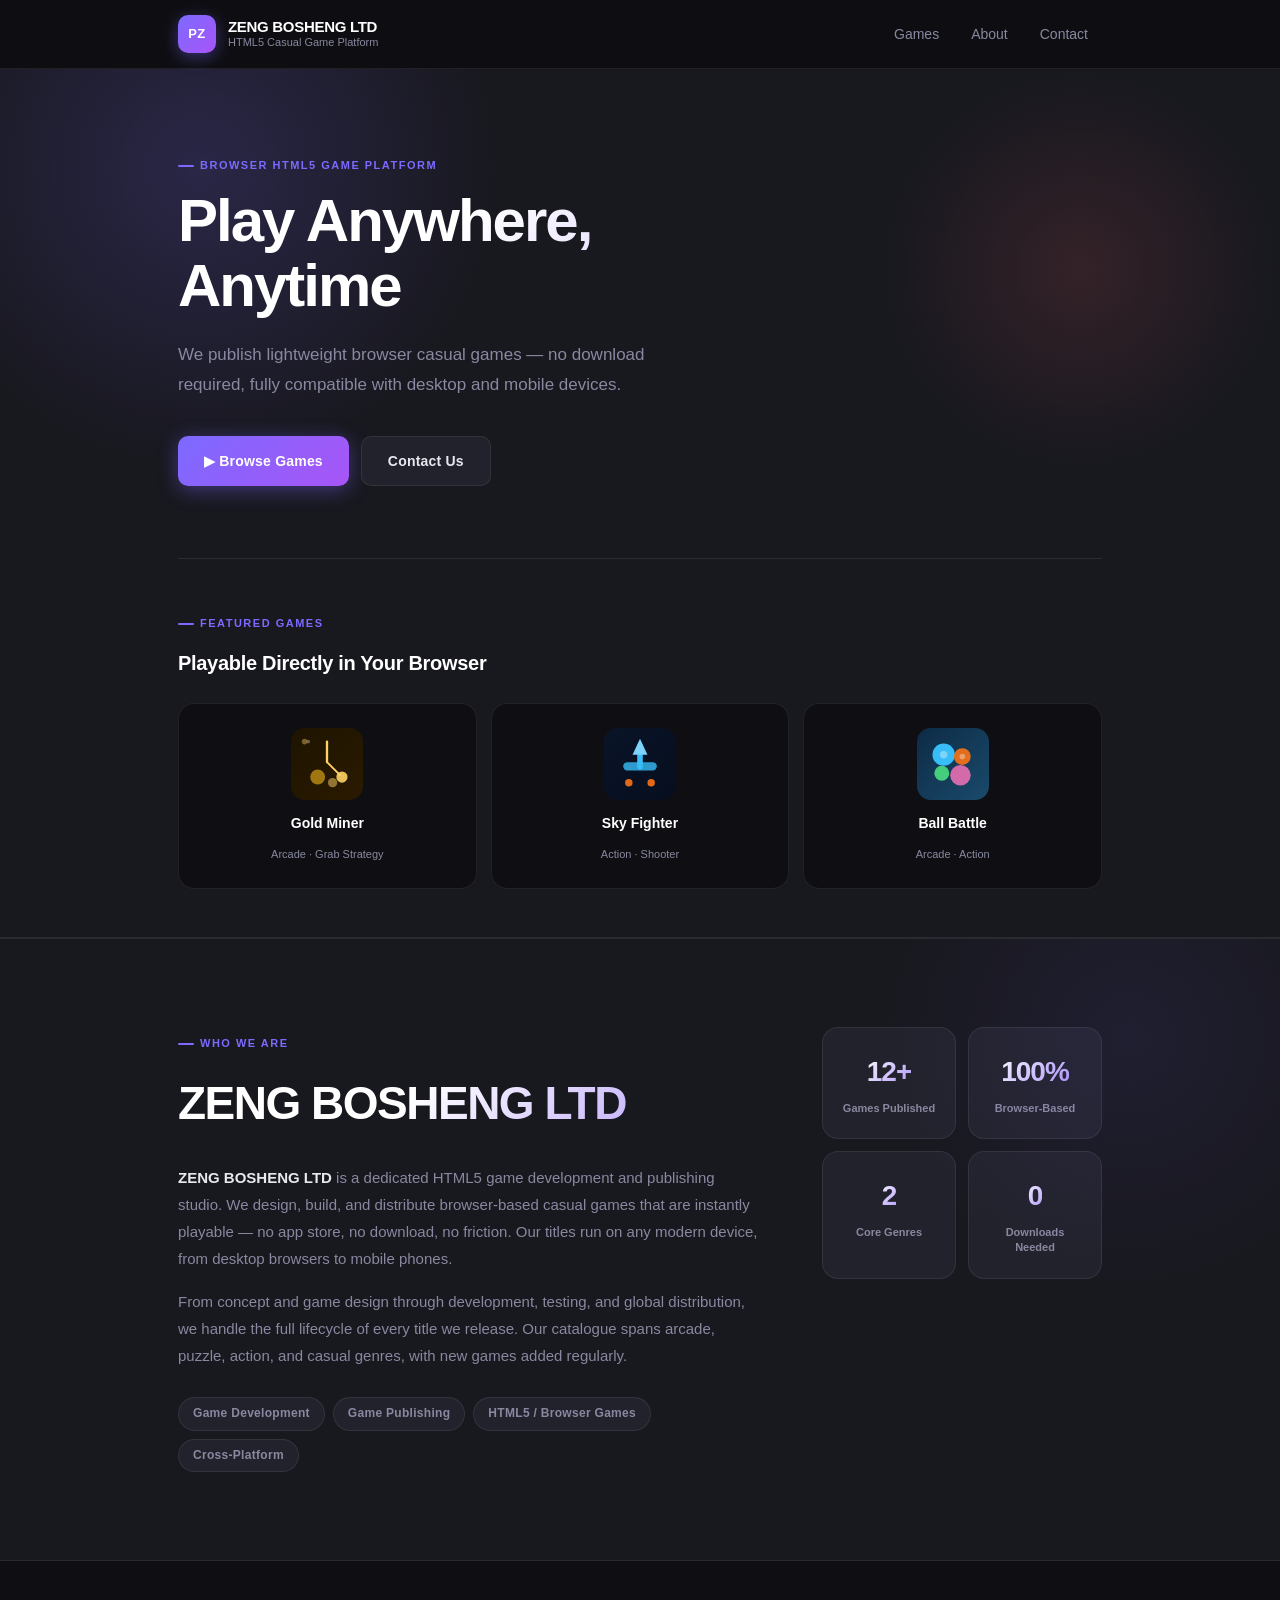
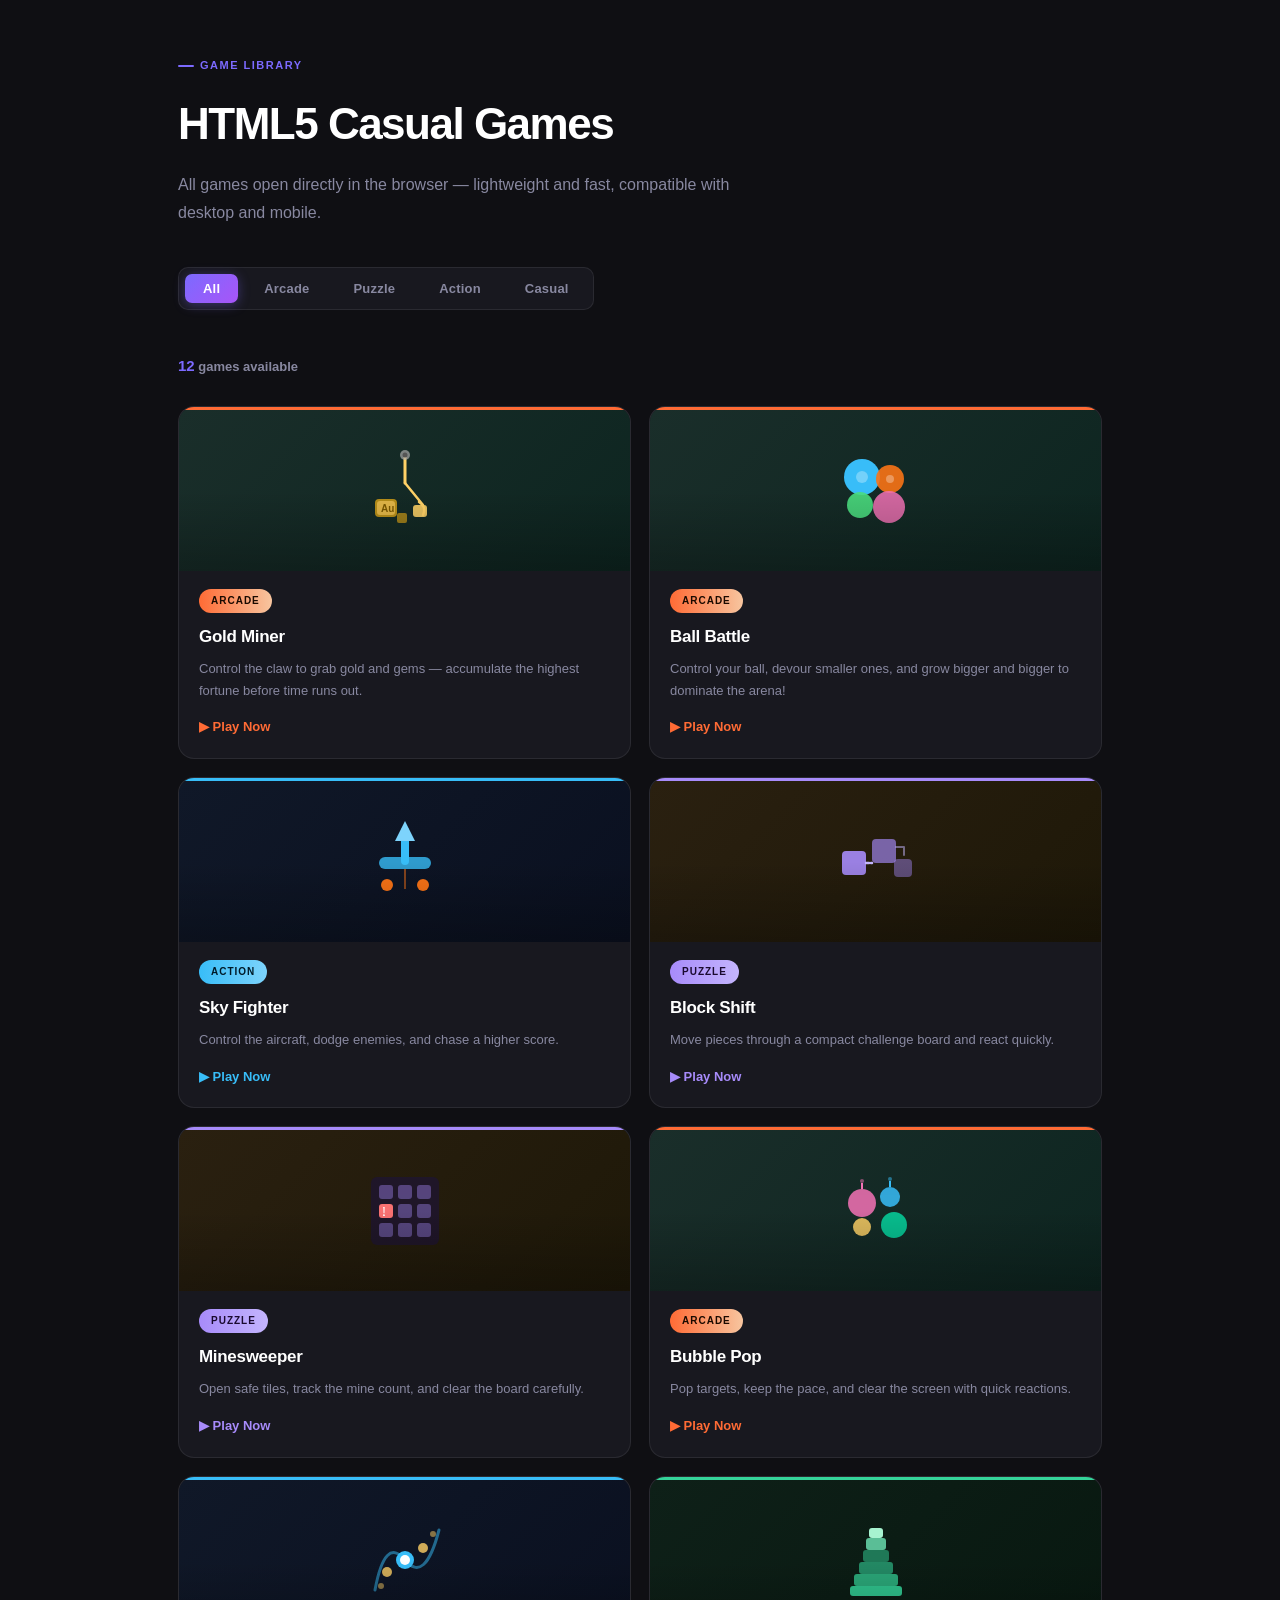
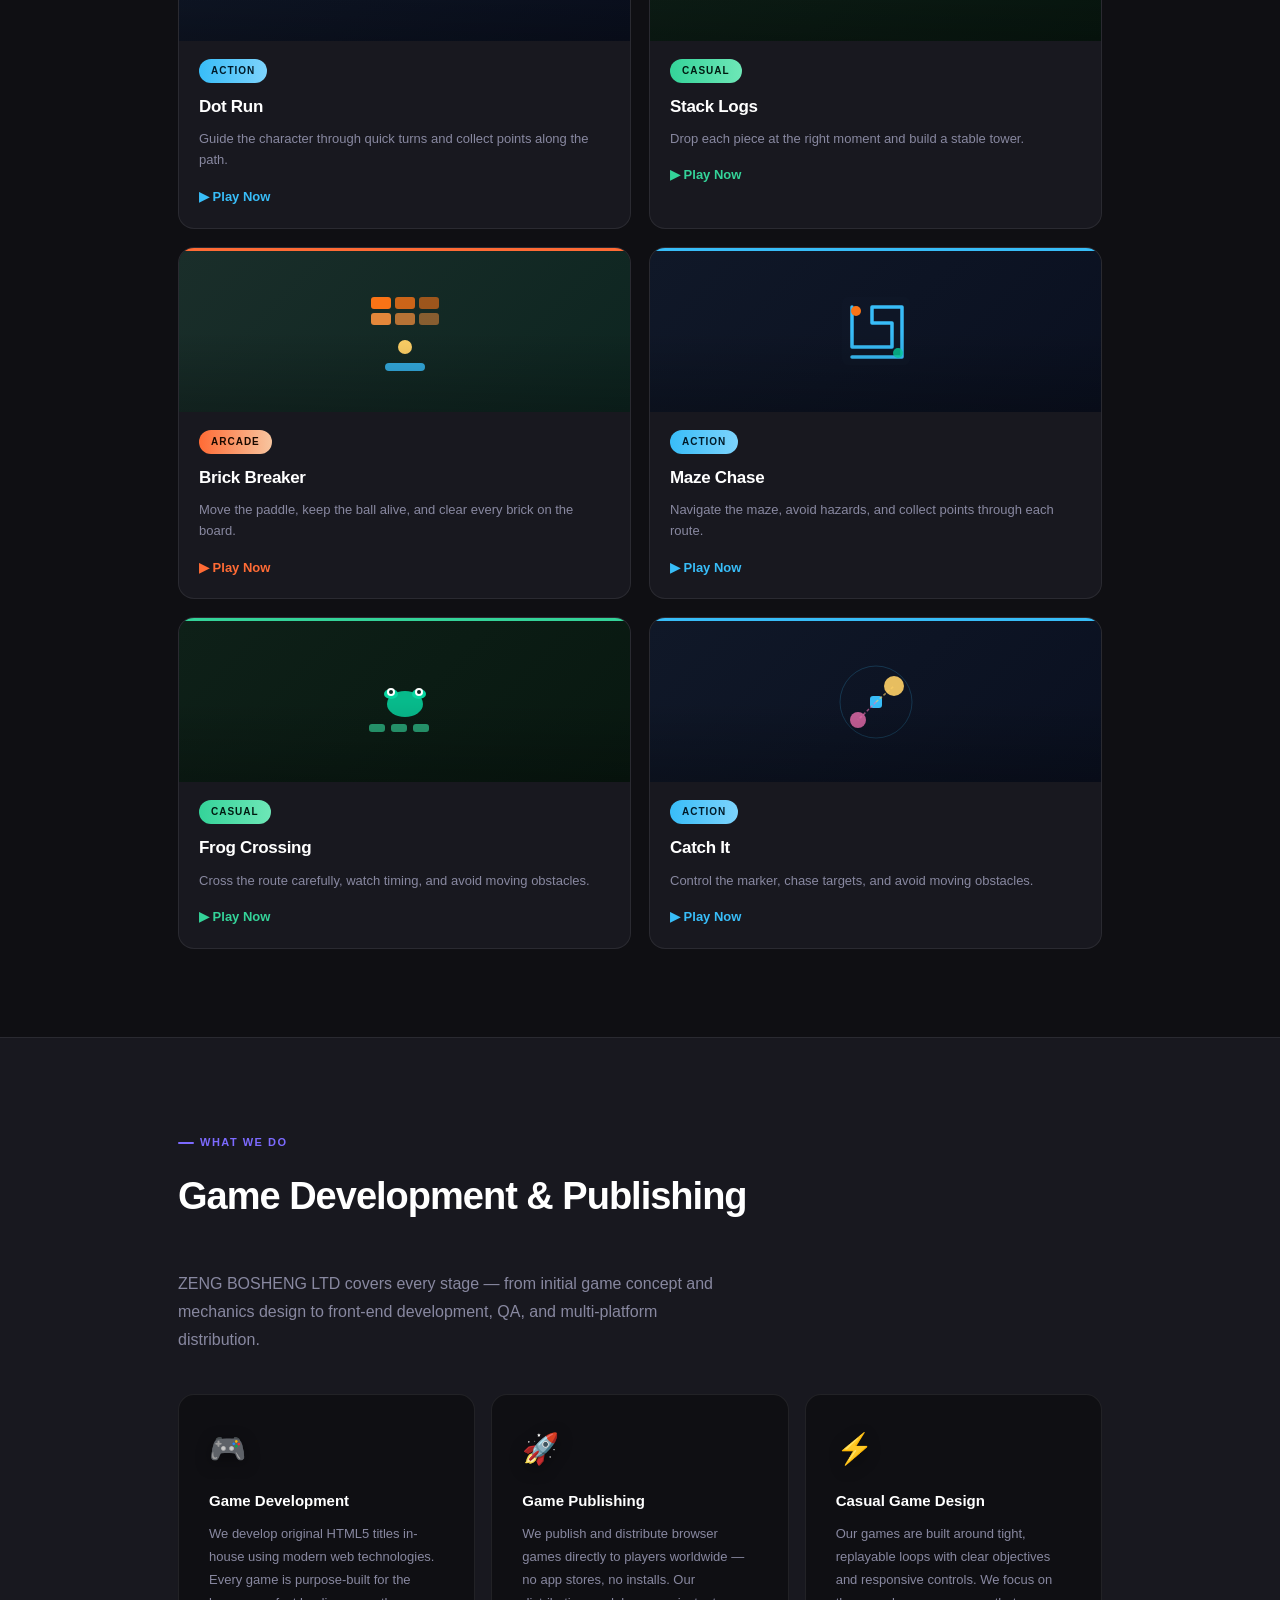
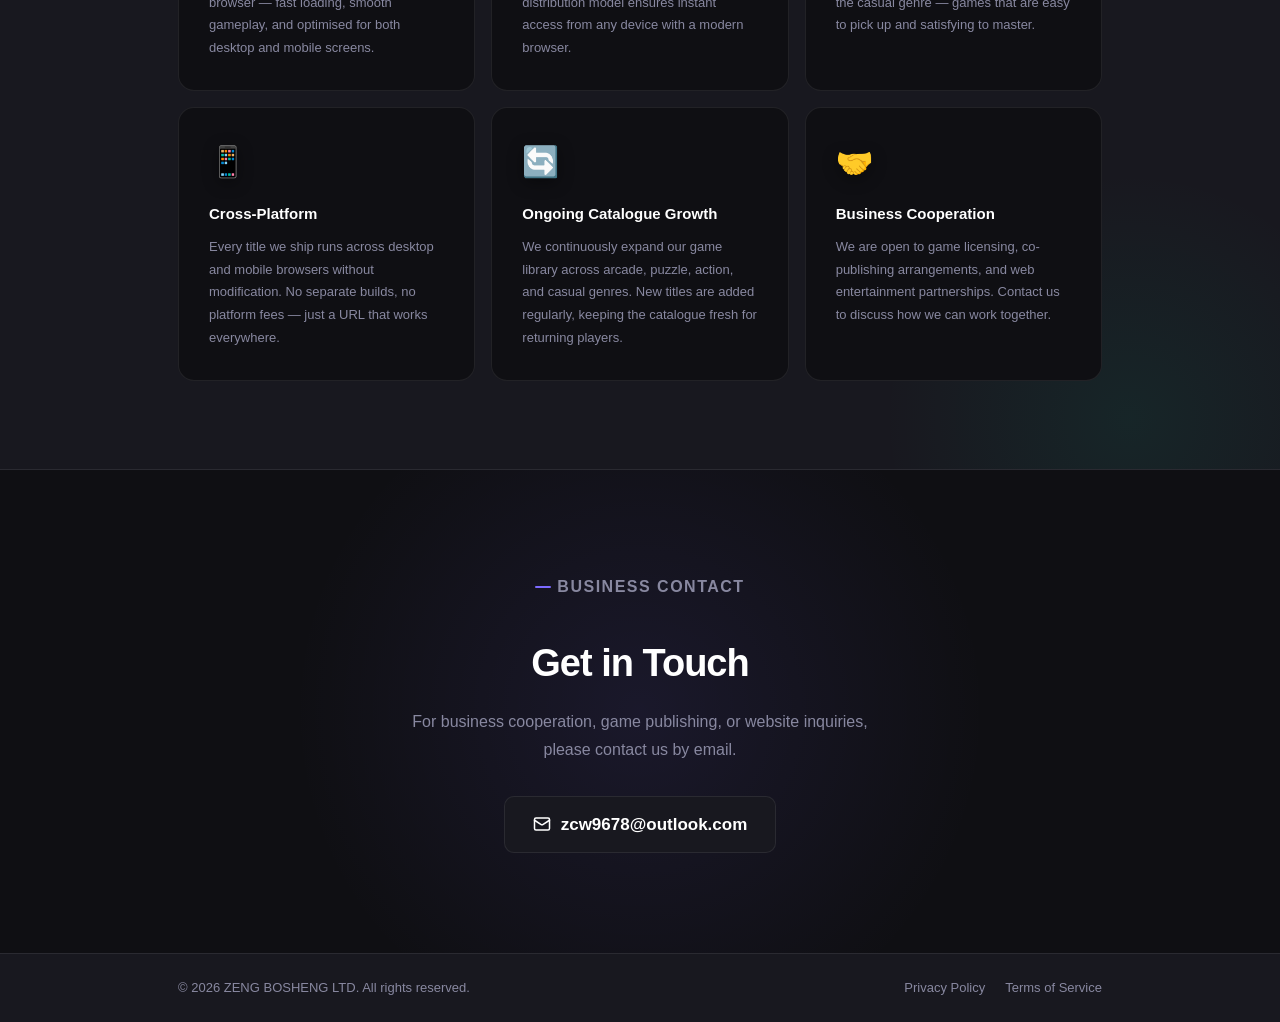
==== commit 044af85b: "Add files via upload" ====
--- a/index.html
+++ b/index.html
@@ -86,7 +86,7 @@
                   <circle cx="40" cy="22" r="3" fill="#fff" opacity="0.35"/>
                 </svg>
               </div>
-              <span>球球大作战</span>
+              <span>Ball Battle</span>
               <small>Arcade · Action</small>
             </a>
 
@@ -196,8 +196,8 @@
                 </svg>
               </div>
               <span class="badge badge-arcade">Arcade</span>
-              <h3>球球大作战</h3>
-              <p>控制你的小球吞噬更小的球，不断成长壮大，成为最大的球！</p>
+              <h3>Ball Battle</h3>
+              <p>Control your ball, devour smaller ones, and grow bigger and bigger to dominate the arena!</p>
               <span class="open-link">▶ Play Now</span>
             </a>
           </article>
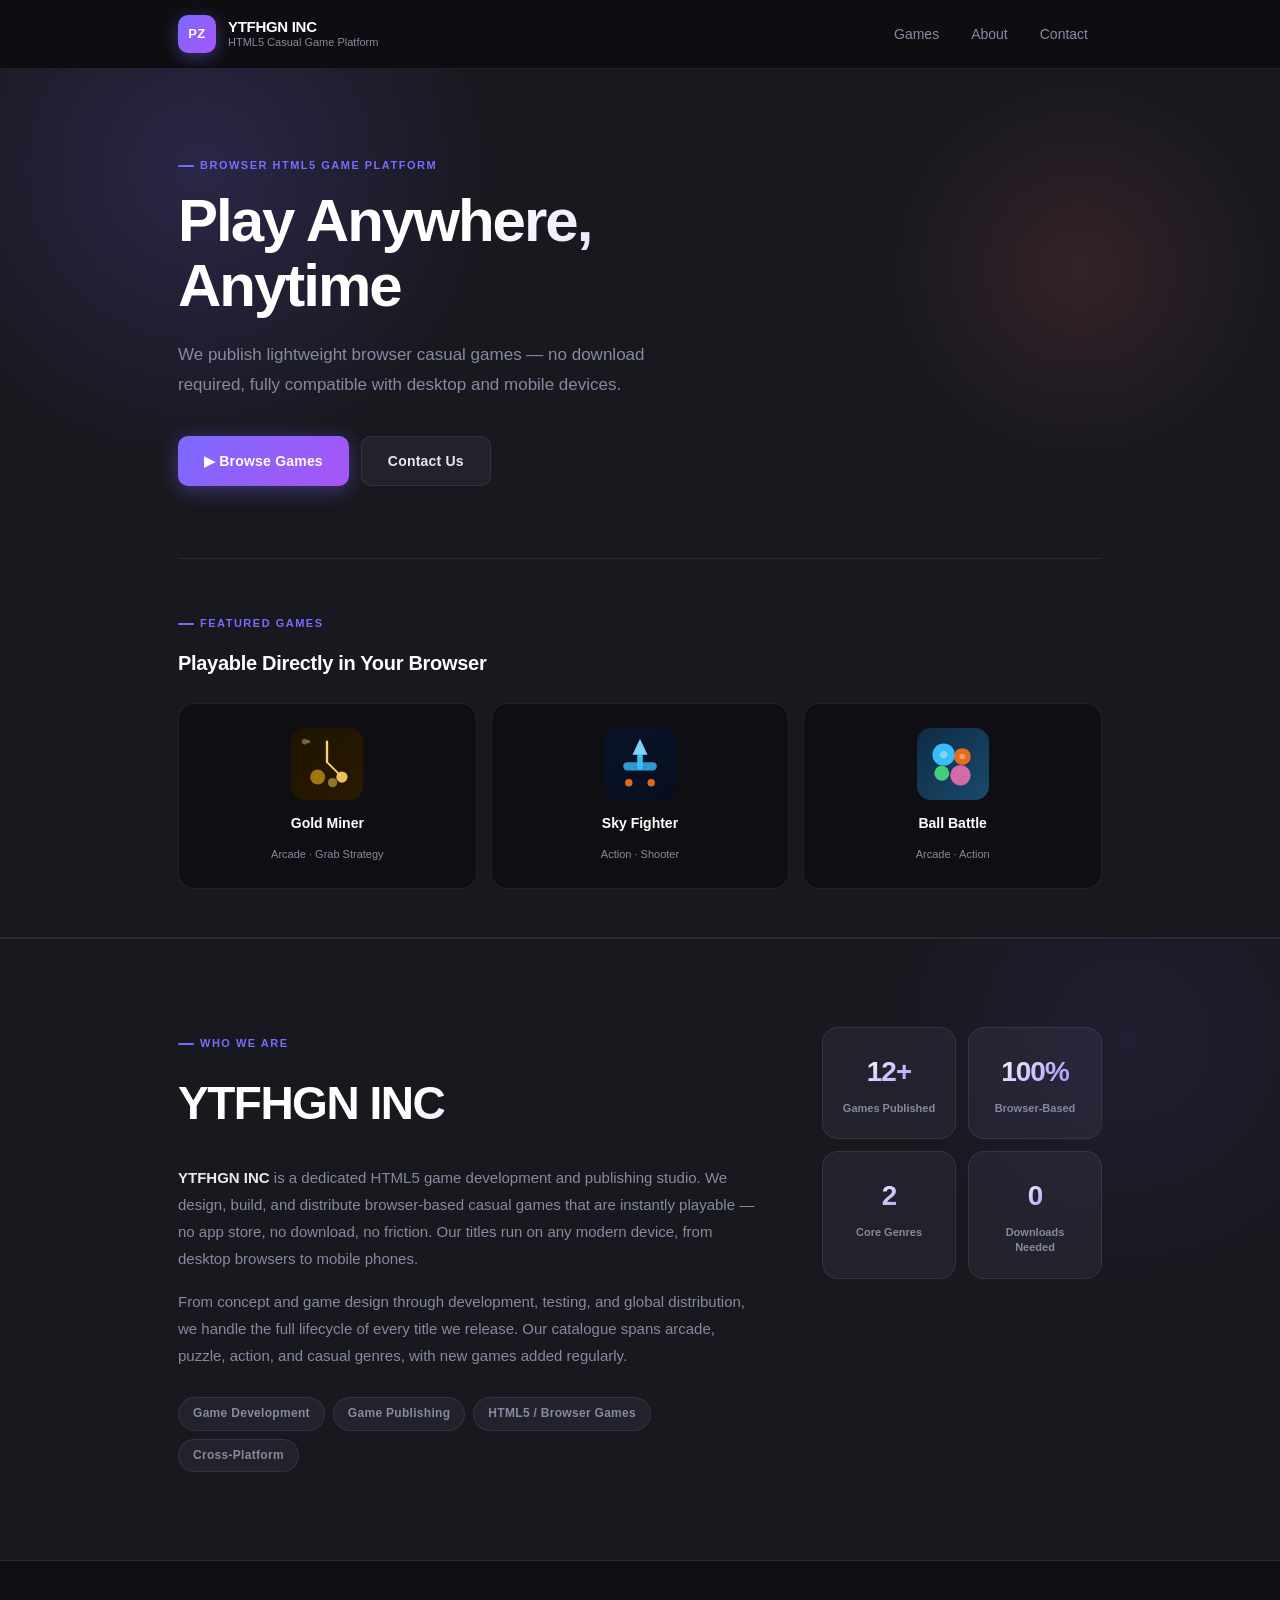
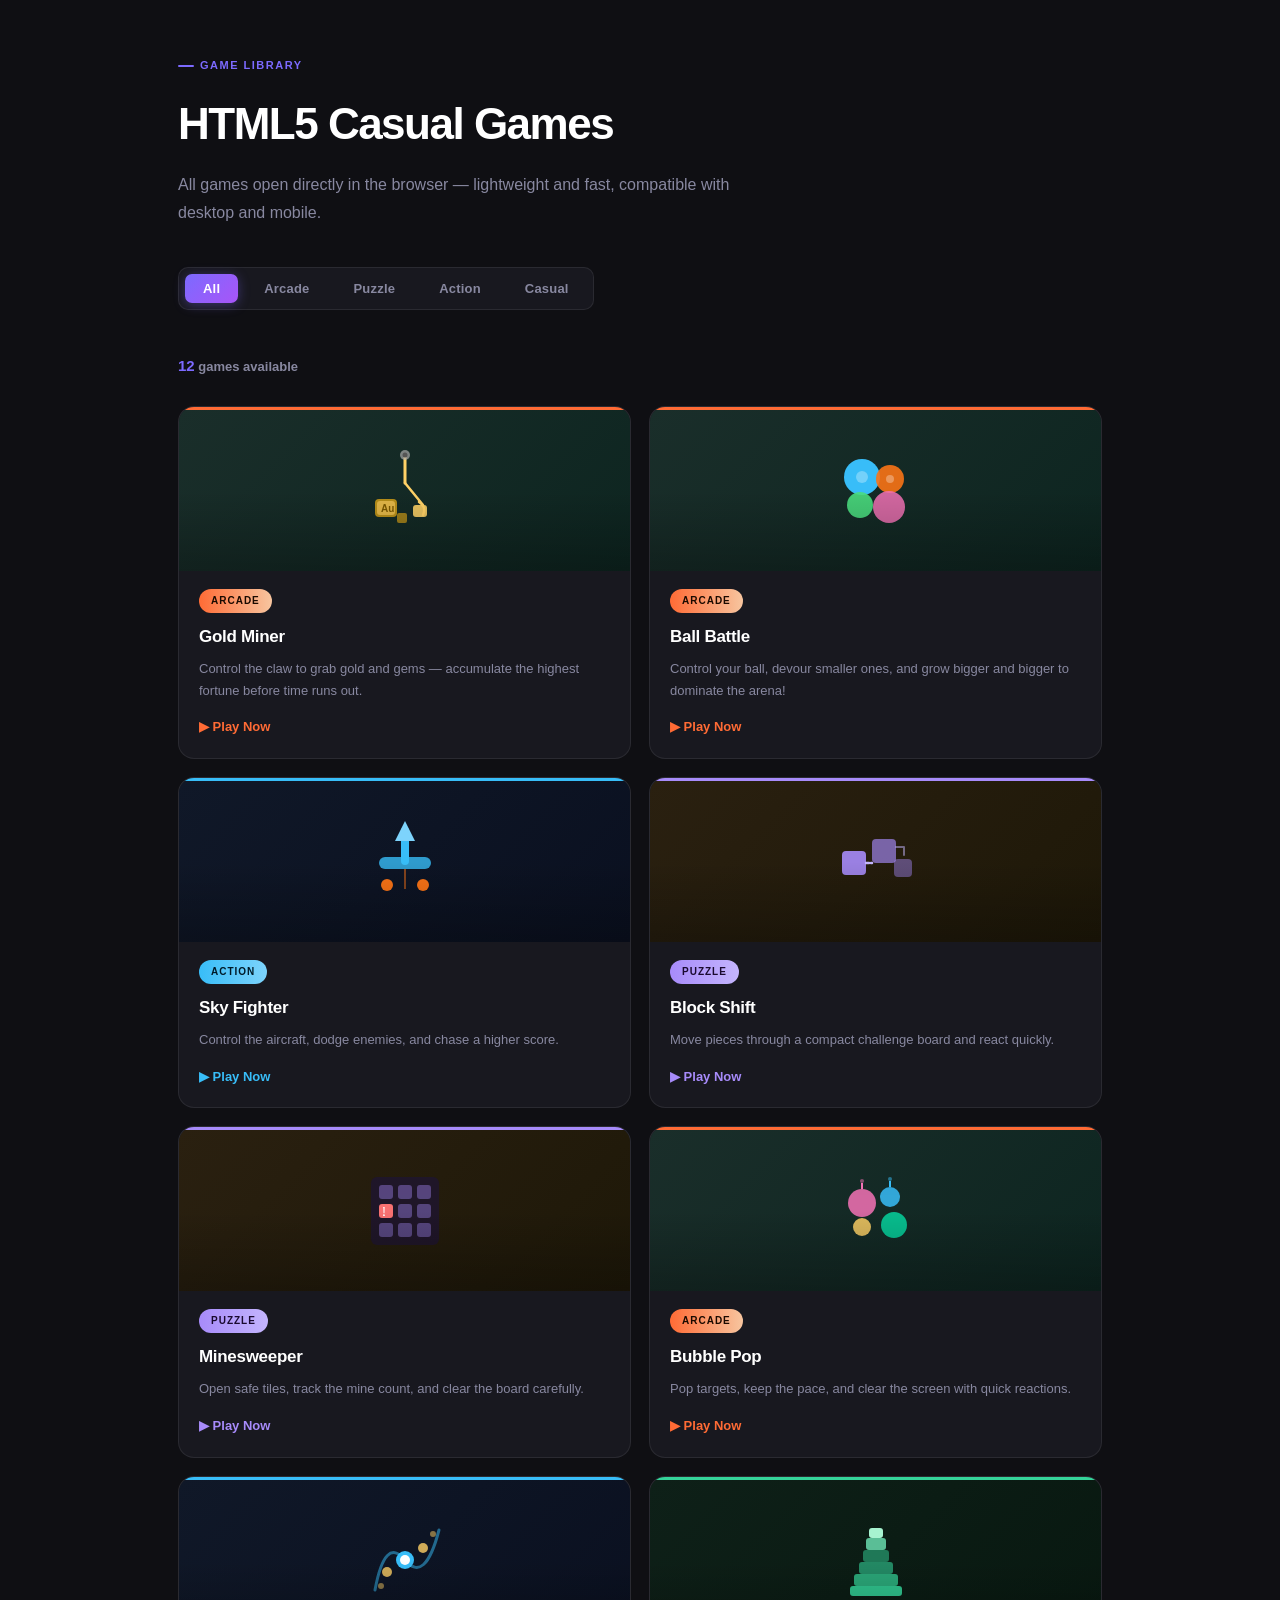
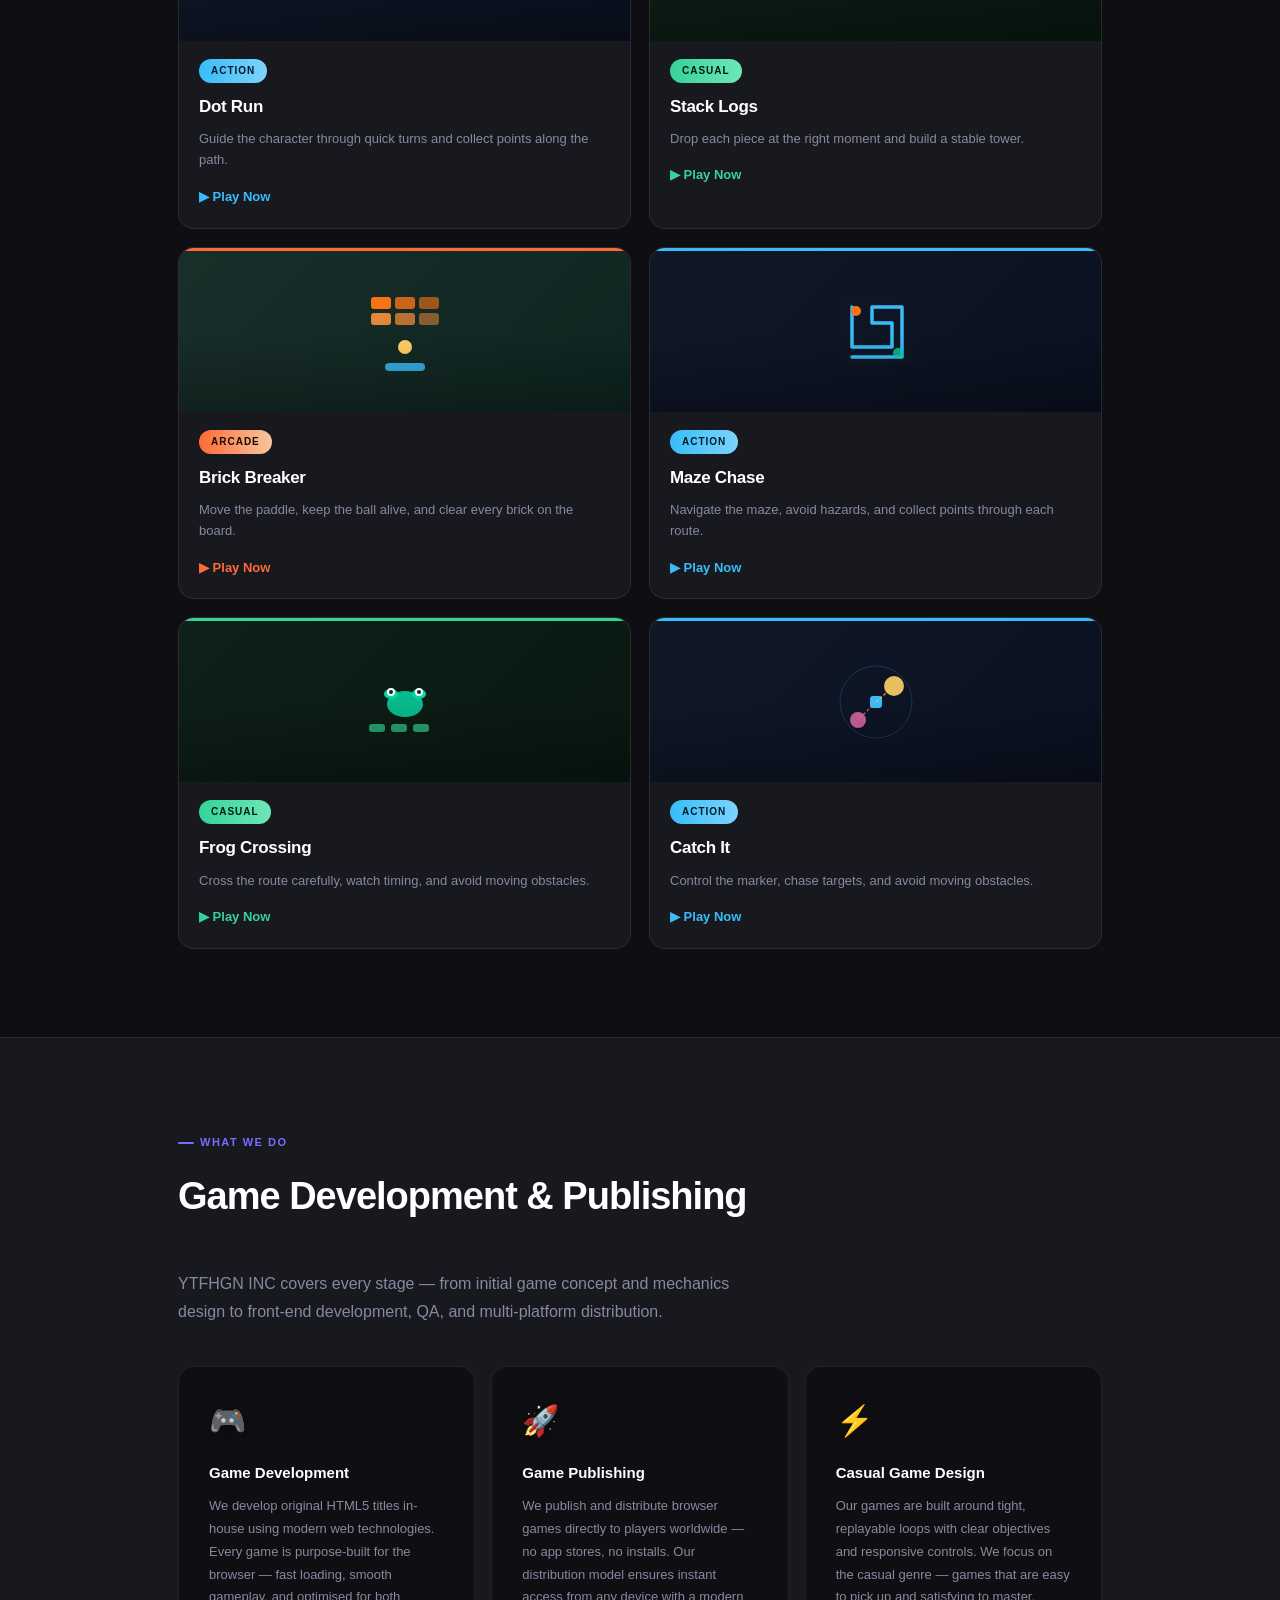
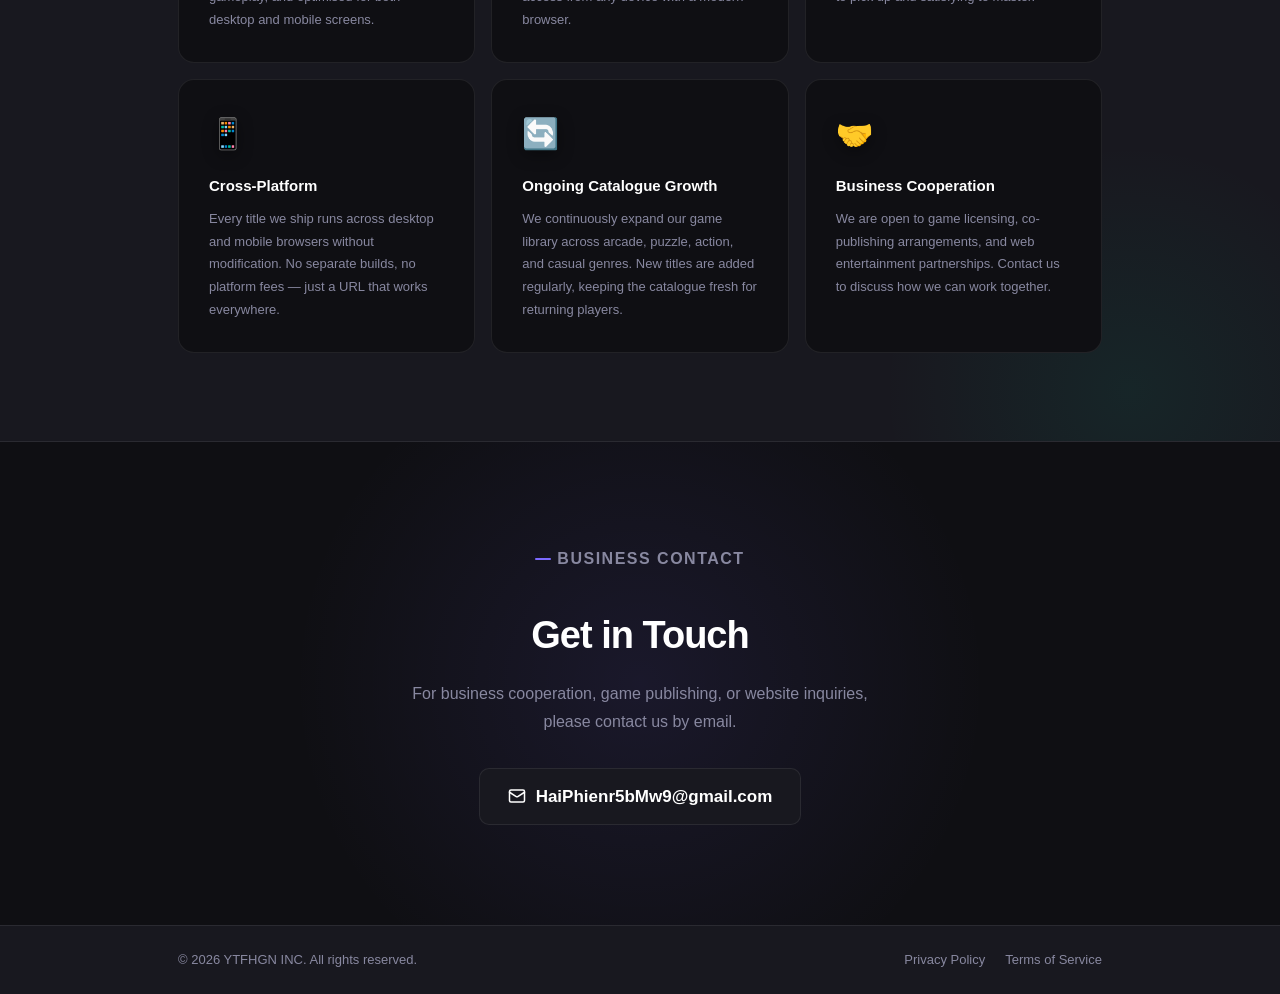
==== commit 33e682b4: "Add files via upload" ====
--- a/index.html
+++ b/index.html
@@ -478,5 +478,20 @@
   </footer>
 
   <script src="main.js"></script>
+  <script>
+    // 把 Telegram 启动参数（URL hash）在站内跳转时带到游戏页，否则游戏页拿不到 initData，Adsgram 会报错
+    (function () {
+      var h = location.hash;
+      if (!h || h.indexOf('tgWebApp') === -1) return;
+      var links = document.querySelectorAll('a[href]');
+      for (var i = 0; i < links.length; i++) {
+        var href = links[i].getAttribute('href');
+        if (!href) continue;
+        if ((href.indexOf('game/') === 0 || href.indexOf('play.html') === 0) && href.indexOf('#') === -1) {
+          links[i].setAttribute('href', href + h);
+        }
+      }
+    })();
+  </script>
 </body>
 </html>
--- a/style.css
+++ b/style.css
@@ -47,6 +47,8 @@
   padding: 0 28px;
 }
 
+img, svg, canvas, iframe { max-width: 100%; }
+
 /* ===== Scrollbar ===== */
 ::-webkit-scrollbar { width: 6px; }
 ::-webkit-scrollbar-track { background: var(--bg); }
@@ -776,14 +778,28 @@
 .footer-inner nav a:hover { color: var(--white); }
 
 /* ===== Play Page ===== */
+html, body { overscroll-behavior: none; }
+
+.play-page {
+  height: 100vh;
+  height: 100dvh;
+  overflow: hidden;
+  display: flex;
+  flex-direction: column;
+}
+
 .play-header {
   background: var(--surface);
   border-bottom: 1px solid var(--border);
-  padding: 0 24px;
-  height: 58px;
-  display: flex;
-  align-items: center;
-  gap: 16px;
+  padding: 0 16px;
+  height: 52px;
+  display: flex;
+  align-items: center;
+  gap: 12px;
+  flex-shrink: 0;
+  padding-top: env(safe-area-inset-top);
+  padding-left: max(16px, env(safe-area-inset-left));
+  padding-right: max(16px, env(safe-area-inset-right));
 }
 
 .back-btn {
@@ -811,12 +827,13 @@
 }
 
 .game-frame-wrap {
+  flex: 1;
   width: 100%;
-  height: calc(100vh - 58px);
   background: #000;
   display: flex;
-  align-items: center;
-  justify-content: center;
+  align-items: stretch;
+  justify-content: stretch;
+  min-height: 0;
 }
 
 .game-frame-wrap iframe {
@@ -845,15 +862,77 @@
 }
 
 /* ===== Responsive ===== */
-@media (max-width: 680px) {
+@media (max-width: 980px) {
+  .container,
+  .header-inner { padding: 0 18px; }
+  .games-section,
+  .company-section,
+  .about-section { padding: 64px 0; }
+  .contact-section { padding: 72px 0; }
+  .about-grid    { grid-template-columns: repeat(2, 1fr); }
+  .featured-grid { grid-template-columns: repeat(3, 1fr); gap: 10px; }
+}
+
+@media (max-width: 720px) {
+  .featured-grid { grid-template-columns: repeat(2, 1fr); }
+  .featured-thumb { width: 60px; height: 60px; }
+  .featured-card { padding: 18px 10px; }
+
+  .games-grid    { grid-template-columns: 1fr; gap: 14px; }
+  .about-grid    { grid-template-columns: 1fr; }
+  .company-intro { grid-template-columns: 1fr; gap: 28px; }
+  .company-stats { grid-template-columns: repeat(2, 1fr); }
+
+  .hero { padding: 56px 0 0; }
+  .hero h1 { font-size: clamp(32px, 9vw, 44px); letter-spacing: -1px; }
+  .hero-desc { font-size: 15px; margin-bottom: 24px; }
+  .hero-actions { margin-bottom: 48px; }
+  .hero-featured { padding: 36px 0; }
+  .hero-featured h2 { font-size: 17px; }
+
+  .games-section h2,
+  .company-intro-text h2 { font-size: clamp(26px, 7vw, 36px); }
+  .about-section h2,
+  .contact-inner h2 { font-size: clamp(22px, 6vw, 30px); }
+
+  .header-inner { height: 58px; padding: 0 14px; }
+  .logo-mark { width: 34px; height: 34px; font-size: 12px; }
+  .logo-text strong { font-size: 14px; }
+  .logo-text small { font-size: 10px; }
+  .main-nav { gap: 0; }
+  .main-nav a { font-size: 13px; padding: 6px 8px; }
+
+  .filter-bar {
+    display: flex;
+    flex-wrap: nowrap;
+    overflow-x: auto;
+    -webkit-overflow-scrolling: touch;
+    max-width: 100%;
+    scrollbar-width: none;
+  }
+  .filter-bar::-webkit-scrollbar { display: none; }
+  .filter-btn { white-space: nowrap; flex-shrink: 0; }
+
+  .card-thumb { height: 140px; }
+  .game-card h3 { font-size: 16px; }
+  .game-card p  { font-size: 12.5px; }
+
+  .footer-inner { flex-direction: column; align-items: flex-start; gap: 8px; text-align: left; }
+  .footer-inner nav { gap: 14px; flex-wrap: wrap; }
+
+  .contact-email { font-size: 15px; padding: 12px 22px; word-break: break-all; }
+
+  .play-header { height: 48px; padding: 0 12px; gap: 8px; }
+  .back-btn { font-size: 12px; padding: 5px 10px; }
+  .play-title { font-size: 13px; }
+}
+
+@media (max-width: 420px) {
   .featured-grid { grid-template-columns: 1fr; }
-  .games-grid    { grid-template-columns: 1fr; }
-  .about-grid    { grid-template-columns: 1fr; }
-  .filter-bar    { display: flex; }
-
-  .hero h1 { font-size: 34px; letter-spacing: -1px; }
-  .header-inner { height: 60px; padding: 0 16px; }
-  .main-nav a { font-size: 13px; padding: 6px 10px; }
+  .company-stats { grid-template-columns: 1fr; }
+  .logo-text small { display: none; }
+  .container,
+  .header-inner { padding: 0 14px; }
 }
 
 /* ===== Fade-in animation ===== */
